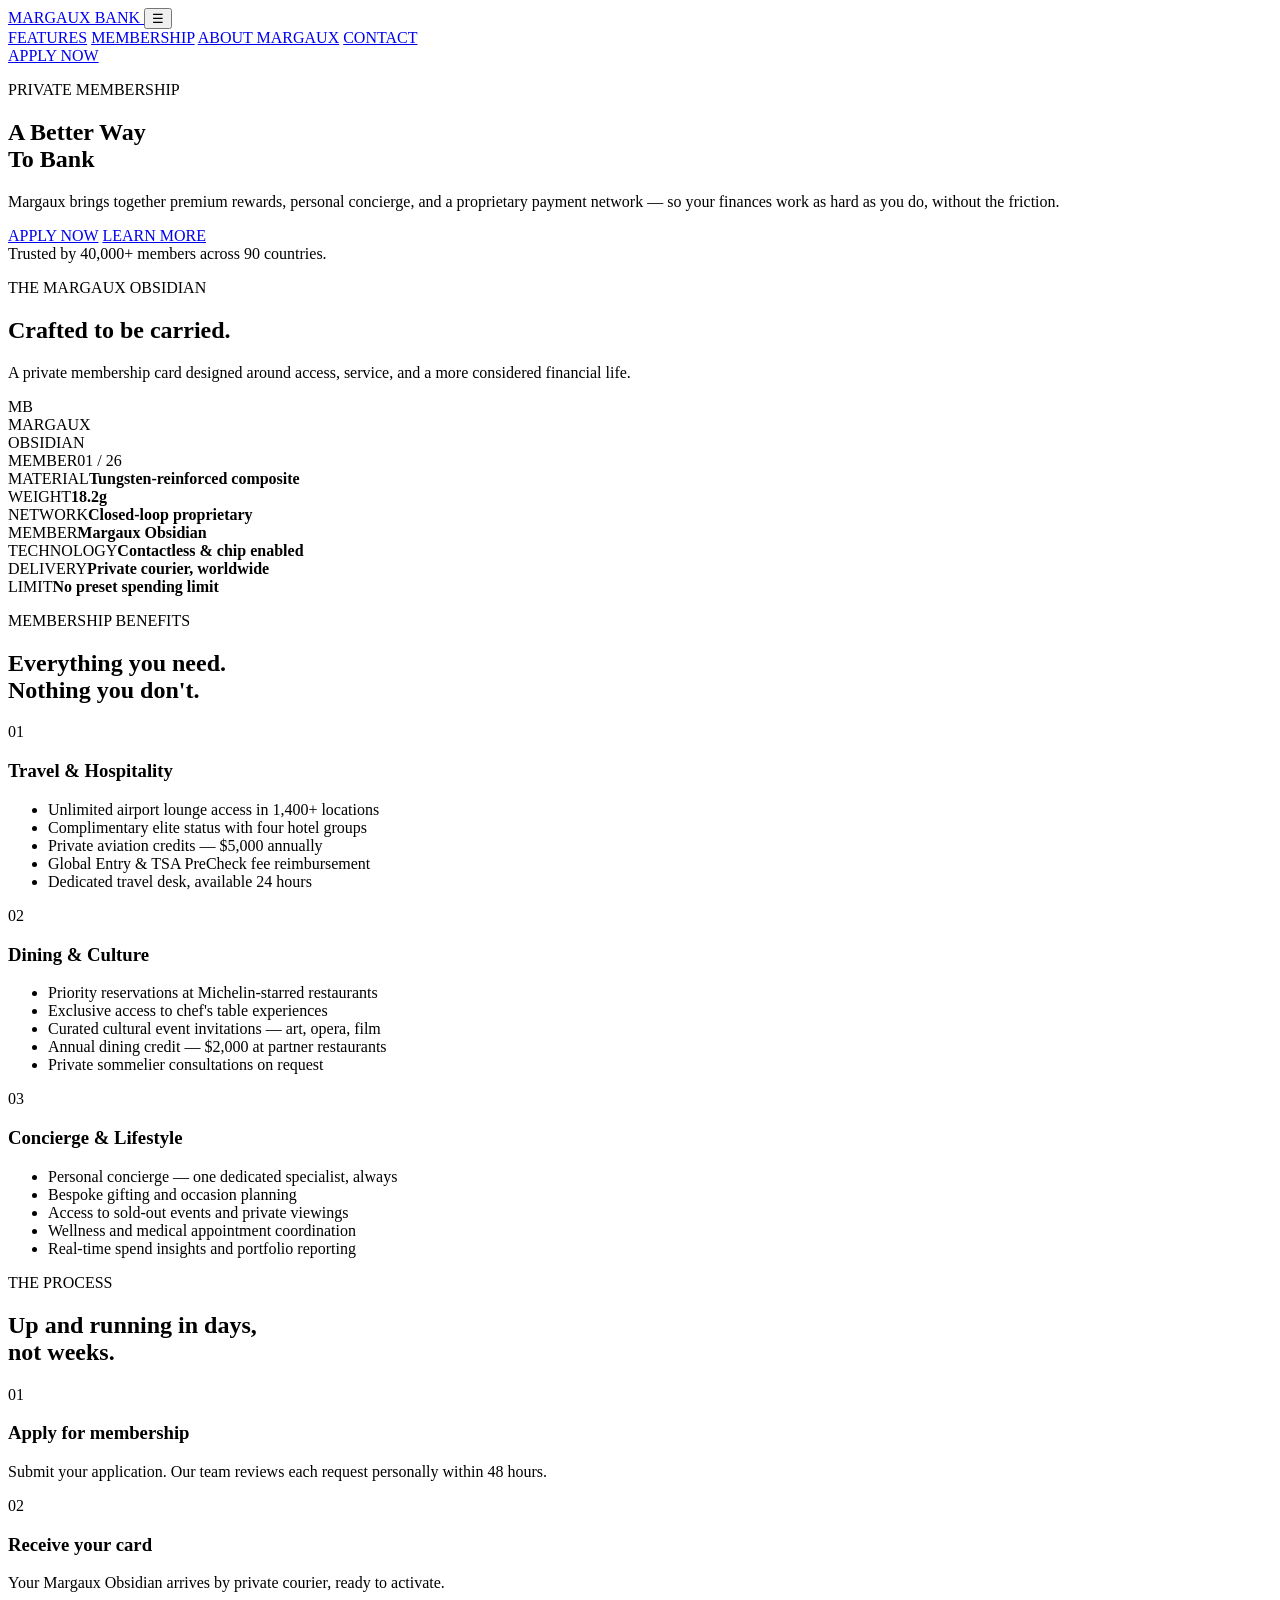
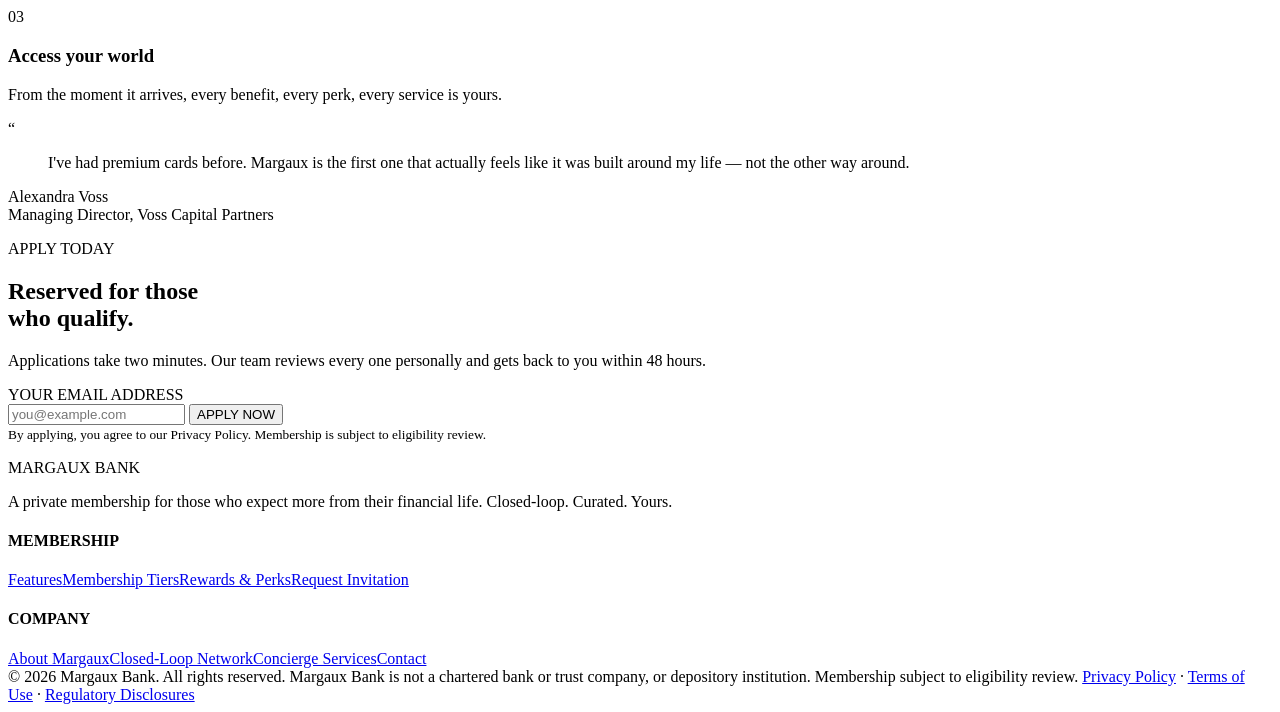
==== index.html @ 55e86cc1 "Add files via upload" ====
<!DOCTYPE html>
<html lang="en">
<head>
  <meta charset="UTF-8" />
  <meta name="viewport" content="width=device-width, initial-scale=1.0" />
  <meta name="description" content="Margaux Bank — a private membership for those who expect more from their financial life." />
  <title>Margaux Bank — Private Membership</title>
  <link rel="preconnect" href="https://fonts.googleapis.com">
  <link rel="preconnect" href="https://fonts.gstatic.com" crossorigin>
  <link href="https://fonts.googleapis.com/css2?family=Cormorant+Garamond:wght@500;600;700&family=Inter:wght@400;500;600&display=swap" rel="stylesheet">
  <link rel="stylesheet" href="style.css" />
</head>
<body>
  <header class="site-header">
    <a class="brand" href="#top" aria-label="Margaux Bank home">
      <span class="brand-mark" aria-hidden="true">
        <span class="mark-left"></span><span class="mark-center"></span><span class="mark-right"></span>
        <span class="mark-base"></span>
      </span>
      <span class="brand-name">MARGAUX BANK</span>
    </a>

    <button class="menu-toggle" aria-label="Open navigation" aria-expanded="false">☰</button>

    <nav class="nav">
      <a href="#benefits">FEATURES</a>
      <a href="#membership">MEMBERSHIP</a>
      <a href="#about">ABOUT MARGAUX</a>
      <a href="#apply">CONTACT</a>
    </nav>

    <a class="nav-cta" href="#apply">APPLY NOW</a>
  </header>

  <main id="top">
    <section class="hero">
      <div class="hero-copy">
        <p class="eyebrow">PRIVATE MEMBERSHIP</p>
        <h1>A Better Way<br>To Bank</h1>
        <p class="hero-text">Margaux brings together premium rewards, personal concierge, and a proprietary payment network — so your finances work as hard as you do, without the friction.</p>
        <div class="hero-actions">
          <a class="button button-primary" href="#apply">APPLY NOW</a>
          <a class="button button-outline" href="#benefits">LEARN MORE</a>
        </div>
        <div class="trust"><span></span>Trusted by 40,000+ members across 90 countries.</div>
      </div>
      <div class="hero-art" aria-hidden="true">
        <div class="wave wave-a"></div>
        <div class="wave wave-b"></div>
        <div class="wave wave-c"></div>
      </div>
    </section>

    <section class="card-section" id="membership">
      <div class="card-copy">
        <p class="eyebrow">THE MARGAUX OBSIDIAN</p>
        <h2>Crafted to be carried.</h2>
        <p class="muted">A private membership card designed around access, service, and a more considered financial life.</p>
      </div>
      <div class="card-visual">
        <div class="obsidian-card">
          <div class="card-logo">MB</div>
          <div class="card-chip"></div>
          <div class="card-number">MARGAUX<br>OBSIDIAN</div>
          <div class="card-footer"><span>MEMBER</span><span>01 / 26</span></div>
        </div>
      </div>
      <div class="specs">
        <div><span>MATERIAL</span><strong>Tungsten-reinforced composite</strong></div>
        <div><span>WEIGHT</span><strong>18.2g</strong></div>
        <div><span>NETWORK</span><strong>Closed-loop proprietary</strong></div>
        <div><span>MEMBER</span><strong>Margaux Obsidian</strong></div>
        <div><span>TECHNOLOGY</span><strong>Contactless &amp; chip enabled</strong></div>
        <div><span>DELIVERY</span><strong>Private courier, worldwide</strong></div>
        <div><span>LIMIT</span><strong>No preset spending limit</strong></div>
      </div>
    </section>

    <section class="benefits section" id="benefits">
      <div class="section-intro">
        <p class="eyebrow">MEMBERSHIP BENEFITS</p>
        <h2>Everything you need.<br>Nothing you don't.</h2>
      </div>
      <div class="benefit-grid">
        <article>
          <span class="number">01</span>
          <h3>Travel &amp; Hospitality</h3>
          <ul>
            <li>Unlimited airport lounge access in 1,400+ locations</li>
            <li>Complimentary elite status with four hotel groups</li>
            <li>Private aviation credits — $5,000 annually</li>
            <li>Global Entry &amp; TSA PreCheck fee reimbursement</li>
            <li>Dedicated travel desk, available 24 hours</li>
          </ul>
        </article>
        <article>
          <span class="number">02</span>
          <h3>Dining &amp; Culture</h3>
          <ul>
            <li>Priority reservations at Michelin-starred restaurants</li>
            <li>Exclusive access to chef's table experiences</li>
            <li>Curated cultural event invitations — art, opera, film</li>
            <li>Annual dining credit — $2,000 at partner restaurants</li>
            <li>Private sommelier consultations on request</li>
          </ul>
        </article>
        <article>
          <span class="number">03</span>
          <h3>Concierge &amp; Lifestyle</h3>
          <ul>
            <li>Personal concierge — one dedicated specialist, always</li>
            <li>Bespoke gifting and occasion planning</li>
            <li>Access to sold-out events and private viewings</li>
            <li>Wellness and medical appointment coordination</li>
            <li>Real-time spend insights and portfolio reporting</li>
          </ul>
        </article>
      </div>
    </section>

    <section class="process section" id="about">
      <div class="section-intro">
        <p class="eyebrow">THE PROCESS</p>
        <h2>Up and running in days,<br>not weeks.</h2>
      </div>
      <div class="process-grid">
        <article><span>01</span><h3>Apply for membership</h3><p>Submit your application. Our team reviews each request personally within 48 hours.</p></article>
        <article><span>02</span><h3>Receive your card</h3><p>Your Margaux Obsidian arrives by private courier, ready to activate.</p></article>
        <article><span>03</span><h3>Access your world</h3><p>From the moment it arrives, every benefit, every perk, every service is yours.</p></article>
      </div>
    </section>

    <section class="quote">
      <div class="quote-mark">“</div>
      <blockquote>I've had premium cards before. Margaux is the first one that actually feels like it was built around my life — not the other way around.</blockquote>
      <p>Alexandra Voss<br><span>Managing Director, Voss Capital Partners</span></p>
    </section>

    <section class="apply section" id="apply">
      <div>
        <p class="eyebrow">APPLY TODAY</p>
        <h2>Reserved for those<br>who qualify.</h2>
        <p>Applications take two minutes. Our team reviews every one personally and gets back to you within 48 hours.</p>
      </div>
      <form id="apply-form">
        <label for="email">YOUR EMAIL ADDRESS</label>
        <div class="form-row">
          <input id="email" type="email" placeholder="you@example.com" required />
          <button type="submit">APPLY NOW</button>
        </div>
        <small>By applying, you agree to our Privacy Policy. Membership is subject to eligibility review.</small>
        <p class="form-message" aria-live="polite"></p>
      </form>
    </section>
  </main>

  <footer>
    <div class="footer-top">
      <div class="footer-brand">
        <div class="brand-name">MARGAUX BANK</div>
        <p>A private membership for those who expect more from their financial life. Closed-loop. Curated. Yours.</p>
      </div>
      <div><h4>MEMBERSHIP</h4><a href="#benefits">Features</a><a href="#membership">Membership Tiers</a><a href="#benefits">Rewards &amp; Perks</a><a href="#apply">Request Invitation</a></div>
      <div><h4>COMPANY</h4><a href="#about">About Margaux</a><a href="#membership">Closed-Loop Network</a><a href="#apply">Concierge Services</a><a href="#apply">Contact</a></div>
    </div>
    <div class="footer-bottom">
      <span>© 2026 Margaux Bank. All rights reserved.</span>
      <span>Margaux Bank is not a chartered bank or trust company, or depository institution. Membership subject to eligibility review.</span>
      <span><a href="#">Privacy Policy</a> · <a href="#">Terms of Use</a> · <a href="#">Regulatory Disclosures</a></span>
    </div>
  </footer>

  <script src="script.js"></script>
</body>
</html>
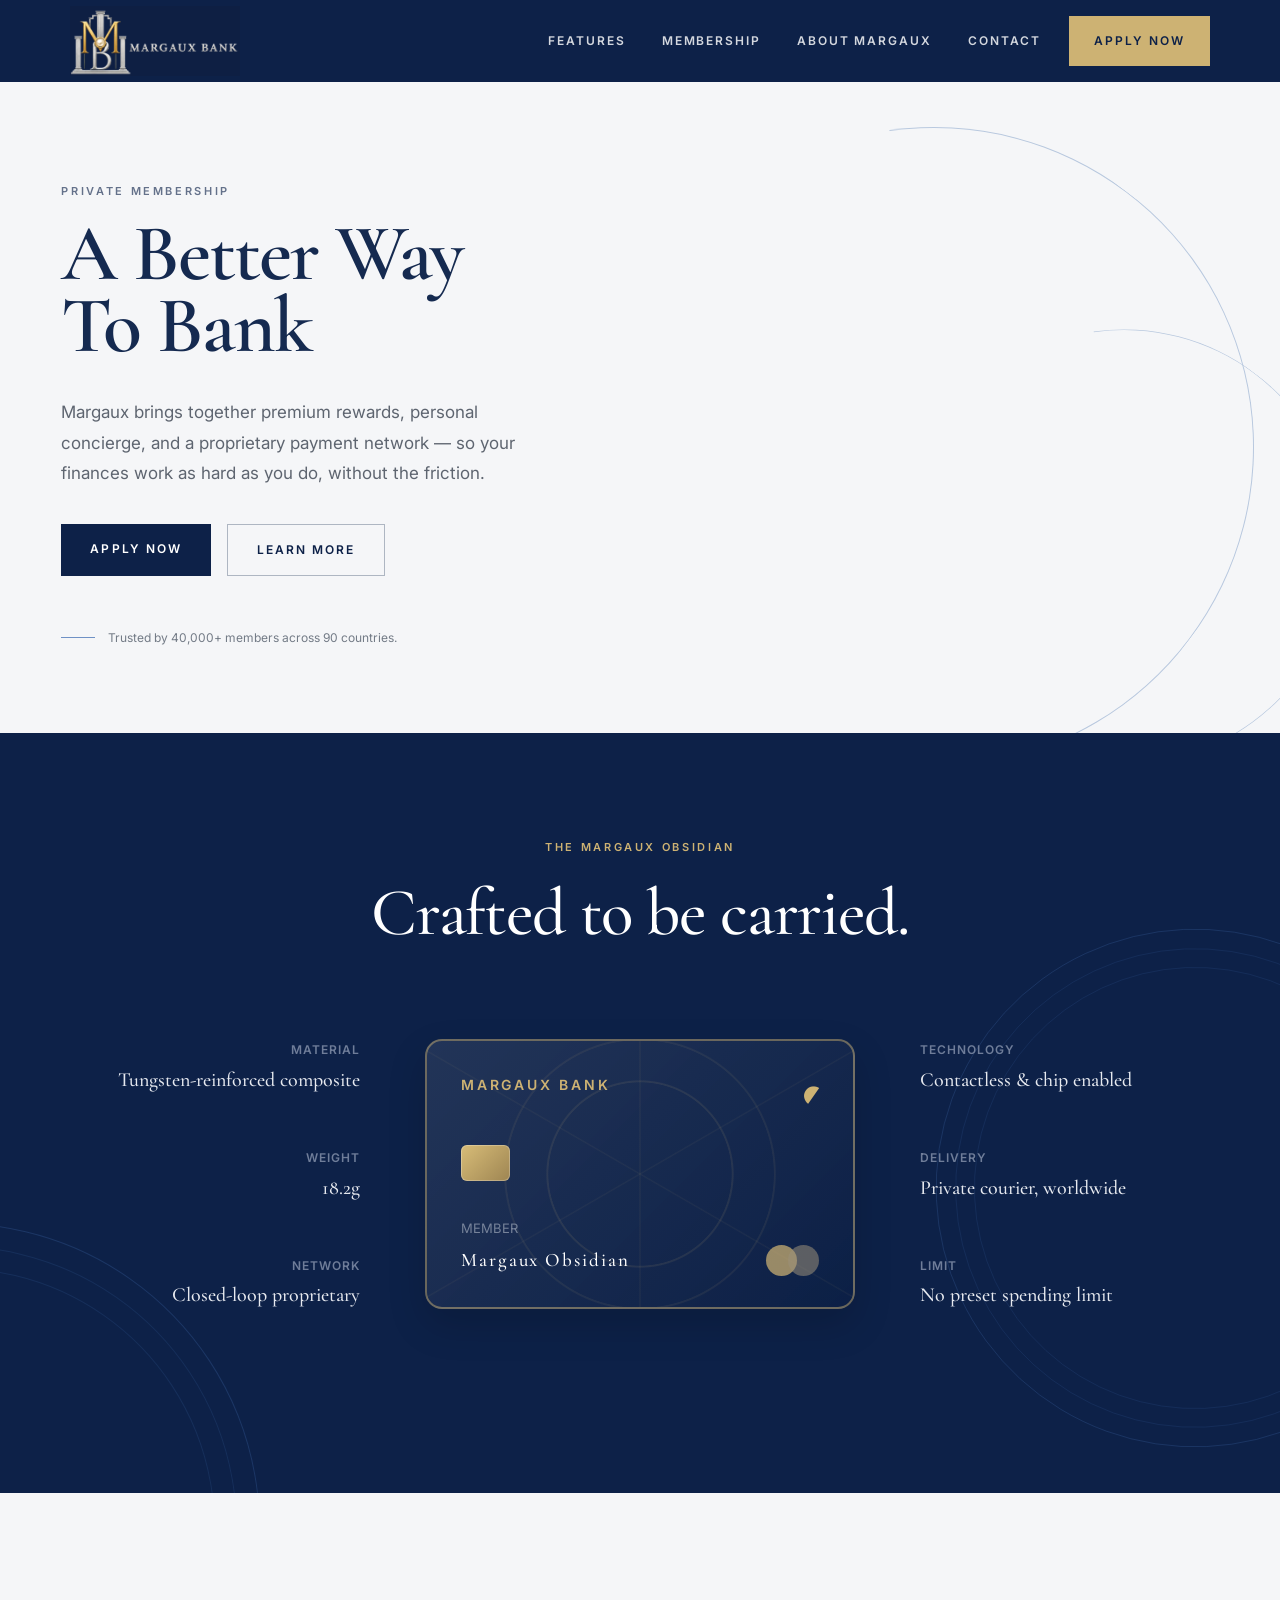
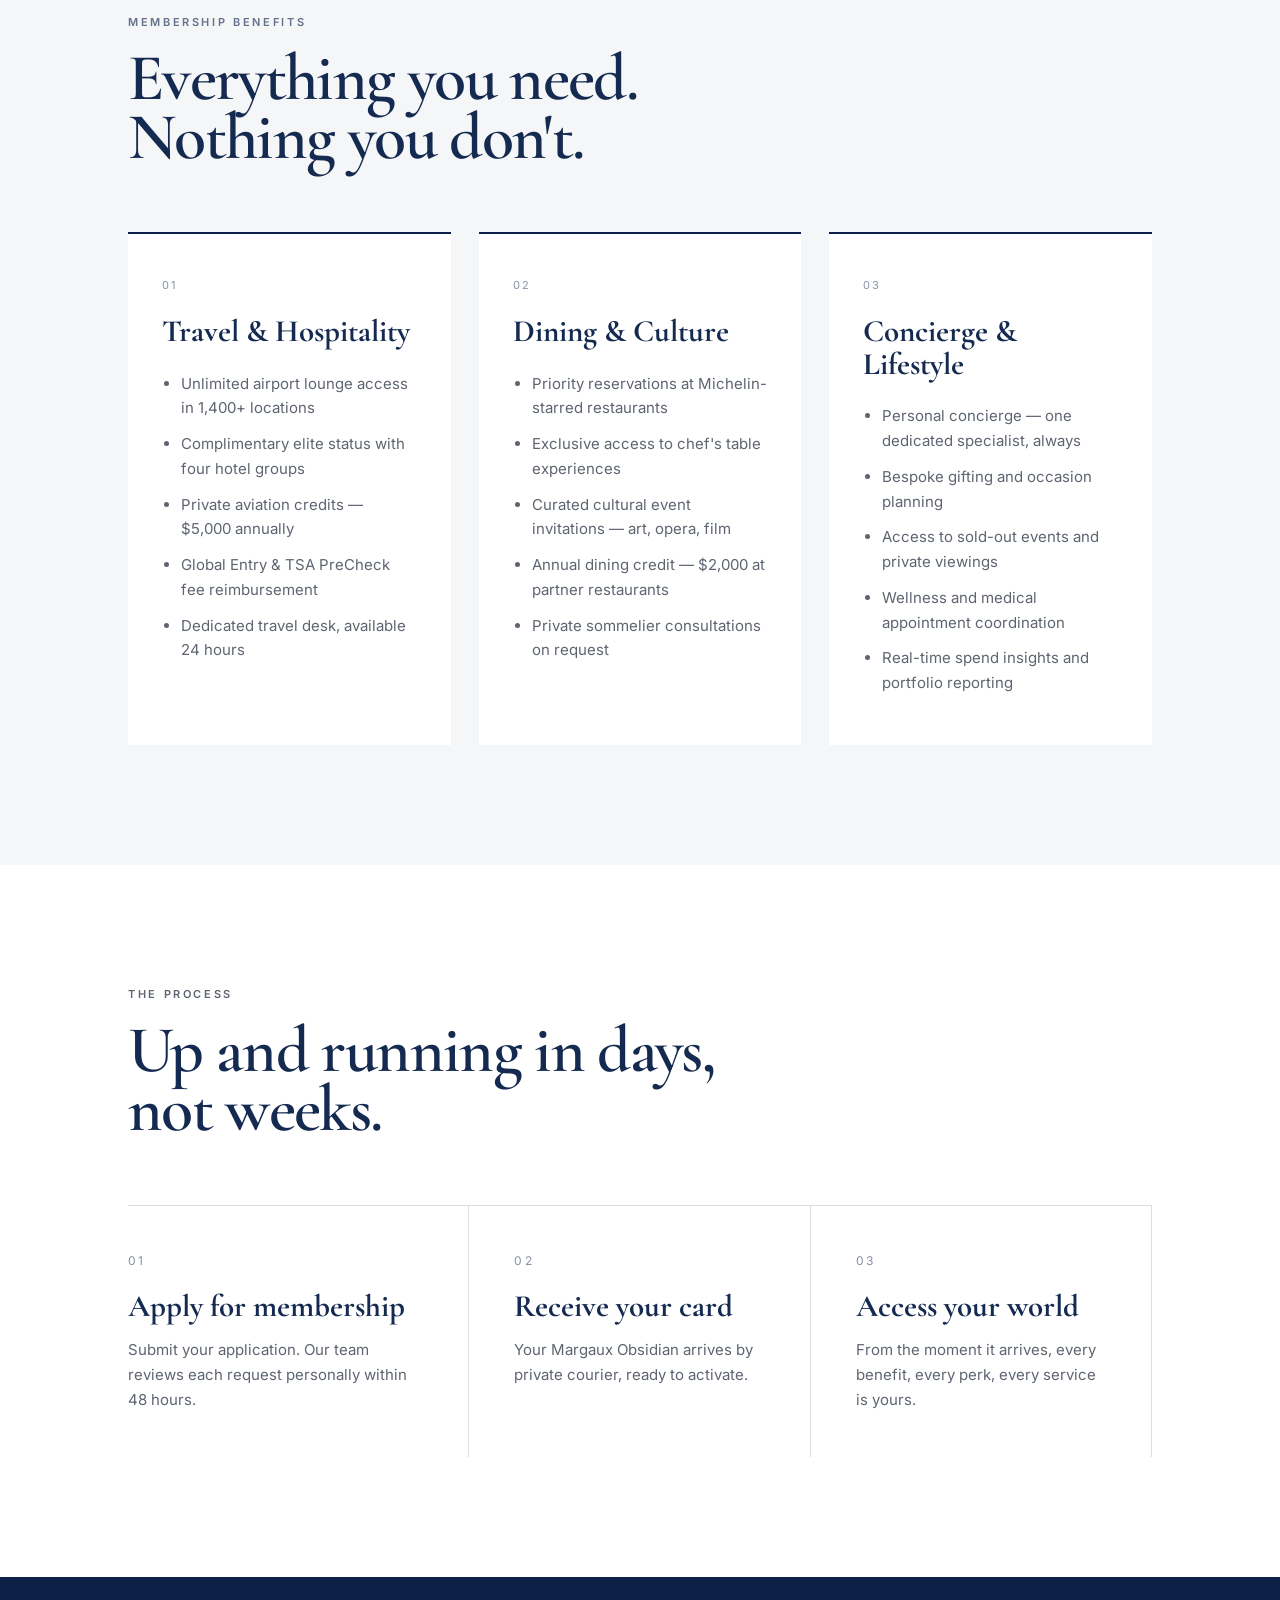
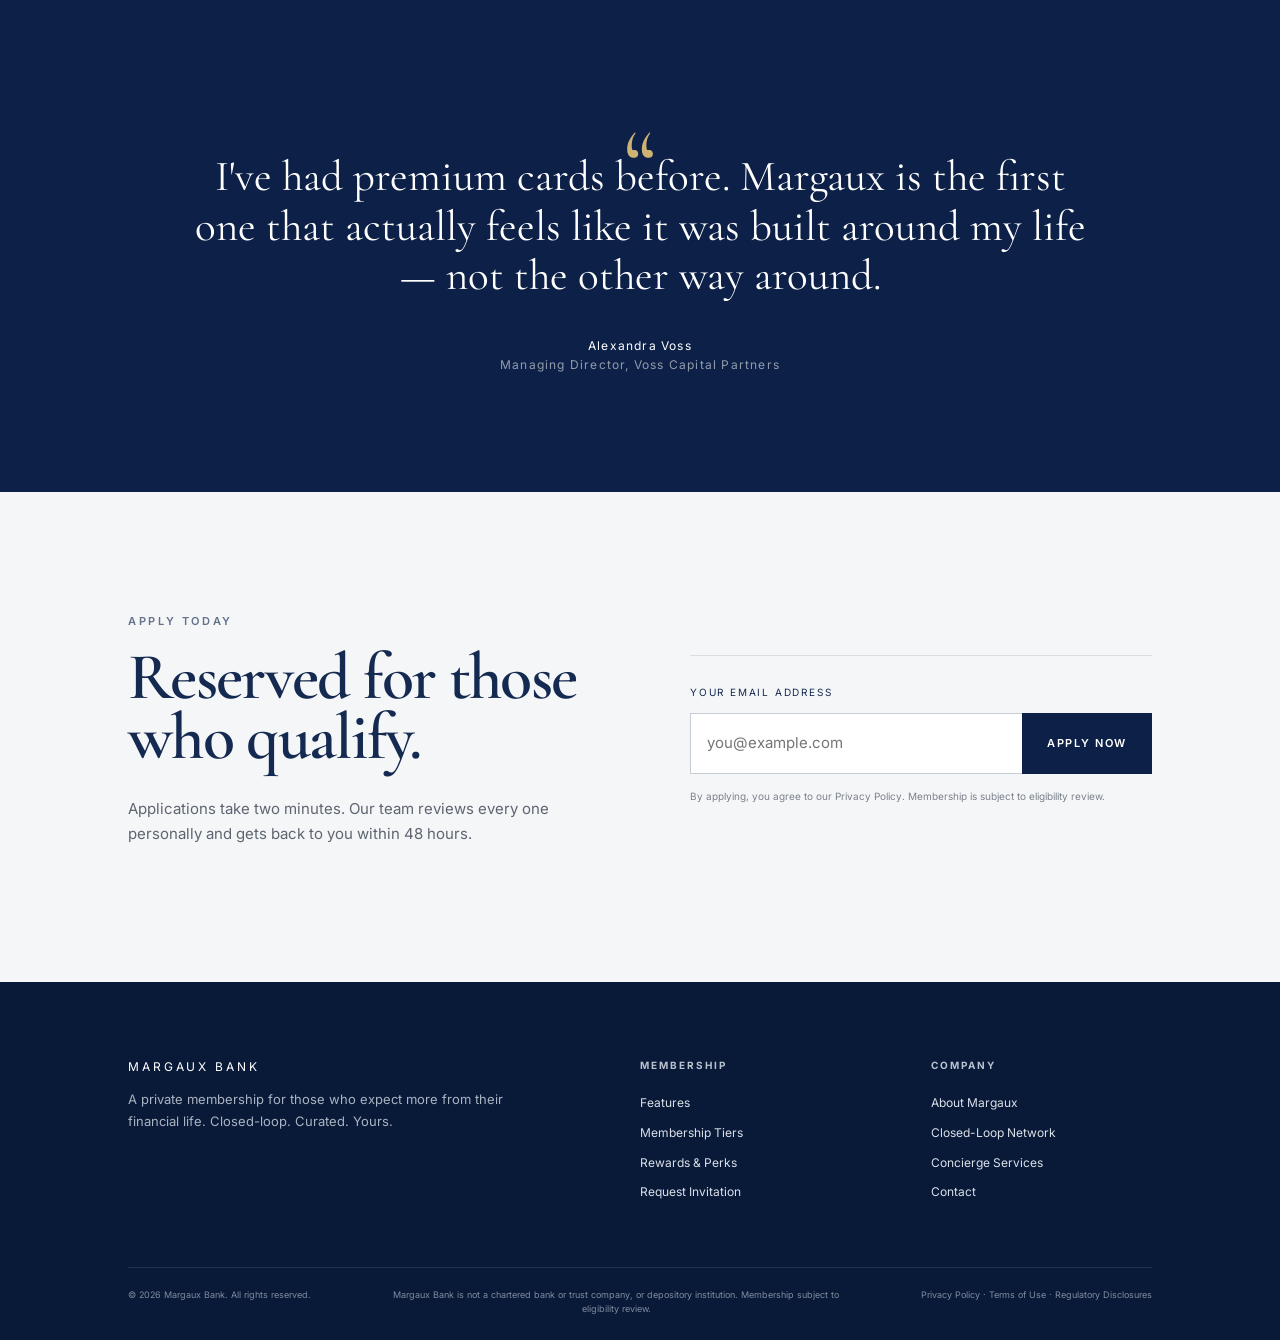
==== commit 05365300: "Add files via upload" ====
--- a/index.html
+++ b/index.html
@@ -13,11 +13,7 @@
 <body>
   <header class="site-header">
     <a class="brand" href="#top" aria-label="Margaux Bank home">
-      <span class="brand-mark" aria-hidden="true">
-        <span class="mark-left"></span><span class="mark-center"></span><span class="mark-right"></span>
-        <span class="mark-base"></span>
-      </span>
-      <span class="brand-name">MARGAUX BANK</span>
+      <img class="brand-logo" src="margaux-logo.png" alt="Margaux Bank">
     </a>
 
     <button class="menu-toggle" aria-label="Open navigation" aria-expanded="false">☰</button>
@@ -52,27 +48,55 @@
     </section>
 
     <section class="card-section" id="membership">
-      <div class="card-copy">
+      <div class="card-wave wave-left" aria-hidden="true"></div>
+      <div class="card-wave wave-right" aria-hidden="true"></div>
+      <div class="card-heading">
         <p class="eyebrow">THE MARGAUX OBSIDIAN</p>
         <h2>Crafted to be carried.</h2>
-        <p class="muted">A private membership card designed around access, service, and a more considered financial life.</p>
       </div>
-      <div class="card-visual">
+
+      <div class="card-layout">
+        <div class="spec-column spec-left">
+          <div class="spec-item">
+            <span>MATERIAL</span>
+            <strong>Tungsten-reinforced composite</strong>
+          </div>
+          <div class="spec-item">
+            <span>WEIGHT</span>
+            <strong>18.2g</strong>
+          </div>
+          <div class="spec-item">
+            <span>NETWORK</span>
+            <strong>Closed-loop proprietary</strong>
+          </div>
+        </div>
+
         <div class="obsidian-card">
-          <div class="card-logo">MB</div>
+          <div class="card-lines" aria-hidden="true"></div>
+          <div class="card-brand">MARGAUX BANK</div>
+          <div class="card-network-mark">◖</div>
           <div class="card-chip"></div>
-          <div class="card-number">MARGAUX<br>OBSIDIAN</div>
-          <div class="card-footer"><span>MEMBER</span><span>01 / 26</span></div>
+          <div class="card-member">
+            <span>MEMBER</span>
+            <strong>Margaux Obsidian</strong>
+          </div>
+          <div class="card-circles" aria-hidden="true"><i></i><i></i></div>
         </div>
-      </div>
-      <div class="specs">
-        <div><span>MATERIAL</span><strong>Tungsten-reinforced composite</strong></div>
-        <div><span>WEIGHT</span><strong>18.2g</strong></div>
-        <div><span>NETWORK</span><strong>Closed-loop proprietary</strong></div>
-        <div><span>MEMBER</span><strong>Margaux Obsidian</strong></div>
-        <div><span>TECHNOLOGY</span><strong>Contactless &amp; chip enabled</strong></div>
-        <div><span>DELIVERY</span><strong>Private courier, worldwide</strong></div>
-        <div><span>LIMIT</span><strong>No preset spending limit</strong></div>
+
+        <div class="spec-column spec-right">
+          <div class="spec-item">
+            <span>TECHNOLOGY</span>
+            <strong>Contactless &amp; chip enabled</strong>
+          </div>
+          <div class="spec-item">
+            <span>DELIVERY</span>
+            <strong>Private courier, worldwide</strong>
+          </div>
+          <div class="spec-item">
+            <span>LIMIT</span>
+            <strong>No preset spending limit</strong>
+          </div>
+        </div>
       </div>
     </section>
 
--- a/style.css
+++ b/style.css
@@ -0,0 +1,206 @@
+:root{
+  --navy:#0d2148;
+  --navy-2:#101f43;
+  --gold:#cdb273;
+  --ink:#152a50;
+  --text:#5e6570;
+  --line:#d9dde4;
+  --paper:#f5f6f8;
+  --white:#fff;
+  --serif:"Cormorant Garamond", Georgia, serif;
+  --sans:"Inter", Arial, sans-serif;
+}
+*{box-sizing:border-box}
+html{scroll-behavior:smooth}
+body{margin:0;color:var(--ink);background:var(--white);font-family:var(--sans);font-size:15px;line-height:1.65}
+a{text-decoration:none;color:inherit}
+.site-header{height:82px;background:var(--navy);color:#fff;display:flex;align-items:center;padding:0 5.5%;gap:28px;position:sticky;top:0;z-index:20}
+.brand{display:flex;align-items:center;gap:12px;margin-right:auto}
+.brand-logo{width:245px;height:auto;display:block;max-height:70px;object-fit:contain;object-position:left center}
+.brand-name{font-size:12px;letter-spacing:.24em;white-space:nowrap}
+.nav{display:flex;gap:36px;align-items:center}
+.nav a,.nav-cta{font-size:12px;letter-spacing:.16em;font-weight:600}
+.nav a{opacity:.82}
+.nav a:hover{opacity:1}
+.nav-cta{background:var(--gold);color:var(--navy);padding:15px 25px}
+.menu-toggle{display:none;background:none;border:0;color:#fff;font-size:24px}
+.hero{min-height:615px;background:var(--paper);display:grid;grid-template-columns:48% 52%;position:relative;overflow:hidden}
+.hero-copy{padding:100px 8% 85px 10%;position:relative;z-index:2}
+.eyebrow{font-size:11px;letter-spacing:.24em;font-weight:600;color:#64718a;margin:0 0 18px}
+.hero h1,.section h2,.card-section h2,.apply h2{font-family:var(--serif);font-weight:600;line-height:.9;letter-spacing:-.025em;margin:0;color:var(--ink)}
+.hero h1{font-size:80px}
+.hero-text{max-width:590px;color:var(--text);font-size:17px;line-height:1.8;margin:35px 0}
+.hero-actions{display:flex;gap:16px}
+.button{display:inline-block;padding:15px 29px;font-size:12px;letter-spacing:.17em;font-weight:600}
+.button-primary{background:var(--navy);color:#fff}
+.button-outline{border:1px solid #aeb6c2;color:var(--navy)}
+.trust{margin-top:52px;color:#737b86;font-size:12px;display:flex;align-items:center;gap:13px}
+.trust span{width:34px;height:1px;background:#6f91c5}
+.hero-art{position:relative;min-height:615px}
+.wave{position:absolute;width:640px;height:640px;border:1px solid #b9c9df;border-left-color:transparent;border-bottom-color:transparent;border-radius:50%;transform:rotate(37deg)}
+.wave-a{top:45px;left:0}
+.wave-b{top:145px;left:190px;transform:rotate(37deg) scale(.68)}
+.wave-c{top:-35px;left:390px;transform:rotate(37deg) scale(.48)}
+.specs span{display:block;font-size:10px;letter-spacing:.17em;color:#7a8290;margin-bottom:8px}
+.specs strong{font-size:13px;font-weight:500}
+
+.card-section{
+  min-height:760px;
+  padding:105px 7% 100px;
+  background:var(--navy);
+  color:#fff;
+  position:relative;
+  overflow:hidden;
+}
+.card-heading{text-align:center;position:relative;z-index:3;margin-bottom:95px}
+.card-heading .eyebrow{color:var(--gold);margin-bottom:25px}
+.card-heading h2{font-family:var(--serif);font-weight:500;font-size:67px;line-height:.95;letter-spacing:-.02em;margin:0;color:#fff}
+.card-layout{
+  position:relative;
+  z-index:3;
+  max-width:1160px;
+  margin:0 auto;
+  display:grid;
+  grid-template-columns:1fr 430px 1fr;
+  align-items:center;
+  gap:65px;
+}
+.spec-column{display:flex;flex-direction:column;gap:55px}
+.spec-item span{display:block;color:#6f7d99;font-size:12px;letter-spacing:.08em;font-weight:600;margin-bottom:8px}
+.spec-item strong{display:block;font-family:var(--serif);font-weight:500;color:#e6e9ef;font-size:20px;line-height:1.25}
+.spec-left{text-align:right}
+.spec-right{text-align:left}
+.obsidian-card{
+  width:430px;
+  height:270px;
+  border:2px solid rgba(205,178,115,.48);
+  border-radius:17px;
+  background:linear-gradient(135deg,rgba(255,255,255,.09),rgba(10,28,64,.25));
+  box-shadow:0 16px 38px rgba(0,0,0,.16);
+  position:relative;
+  overflow:hidden;
+  color:#fff;
+}
+.card-lines{
+  position:absolute;
+  inset:-20%;
+  background:
+    radial-gradient(circle at 50% 50%, transparent 0 26%, rgba(205,178,115,.10) 26.2% 26.5%, transparent 26.8% 38%, rgba(205,178,115,.08) 38.2% 38.5%, transparent 38.8%),
+    linear-gradient(90deg,transparent 49.8%,rgba(205,178,115,.08) 50%,transparent 50.2%),
+    linear-gradient(30deg,transparent 49.8%,rgba(205,178,115,.06) 50%,transparent 50.2%),
+    linear-gradient(-30deg,transparent 49.8%,rgba(205,178,115,.06) 50%,transparent 50.2%);
+}
+.card-brand{
+  position:absolute;left:34px;top:32px;
+  color:var(--gold);font-size:14px;letter-spacing:.2em;font-weight:600;
+}
+.card-network-mark{position:absolute;right:35px;top:30px;color:var(--gold);font-size:25px;transform:rotate(35deg)}
+.card-chip{
+  position:absolute;left:34px;top:104px;width:49px;height:36px;border-radius:6px;
+  background:linear-gradient(135deg,#d8bd78,#9e8552);
+  box-shadow:inset 0 0 0 1px rgba(255,255,255,.25);
+}
+.card-member{position:absolute;left:34px;bottom:32px}
+.card-member span{display:block;color:#77839a;font-size:13px;margin-bottom:5px}
+.card-member strong{font-family:var(--serif);font-weight:500;font-size:19px;letter-spacing:.1em}
+.card-circles{position:absolute;right:34px;bottom:31px;display:flex}
+.card-circles i{display:block;width:31px;height:31px;border-radius:50%;background:rgba(205,178,115,.72)}
+.card-circles i+ i{margin-left:-9px;background:rgba(155,145,123,.55)}
+.card-wave{
+  position:absolute;width:610px;height:610px;border:1px solid rgba(67,112,176,.27);border-radius:50%;
+  pointer-events:none;
+}
+.card-wave:before,.card-wave:after{
+  content:"";position:absolute;inset:22px;border:1px solid rgba(67,112,176,.17);border-radius:50%;
+}
+.card-wave:after{inset:44px}
+.wave-left{left:-350px;bottom:-340px;transform:rotate(35deg)}
+.wave-right{right:-220px;top:150px;transform:rotate(-25deg) scale(.85)}
+.section{padding:120px 10%}
+.benefits{background:var(--paper)}
+.section h2{font-size:66px}
+.section-intro{margin-bottom:65px}
+.benefit-grid{display:grid;grid-template-columns:repeat(3,1fr);gap:28px}
+.benefit-grid article{background:#fff;padding:38px 34px;min-height:380px;border-top:2px solid var(--navy)}
+.number{font-size:11px;letter-spacing:.18em;color:#8994a7}
+.benefit-grid h3,.process h3{font-family:var(--serif);font-size:31px;line-height:1.05;margin:18px 0 24px}
+ul{padding-left:19px;margin:0;color:var(--text)}
+li{margin:11px 0}
+.process{background:#fff}
+.process-grid{display:grid;grid-template-columns:repeat(3,1fr);gap:0;border-top:1px solid var(--line)}
+.process-grid article{padding:42px 45px 30px 0;border-right:1px solid var(--line)}
+.process-grid article+article{padding-left:45px}
+.process-grid span{font-size:12px;letter-spacing:.2em;color:#8791a3}
+.process h3{margin-bottom:14px}
+.process p{color:var(--text);max-width:320px}
+.quote{background:var(--navy);color:#fff;text-align:center;padding:105px 15%;position:relative}
+.quote-mark{font-family:var(--serif);font-size:100px;color:var(--gold);height:55px}
+blockquote{font-family:var(--serif);font-size:43px;line-height:1.15;max-width:900px;margin:15px auto 35px}
+.quote p{font-size:12px;letter-spacing:.1em}
+.quote p span{opacity:.55}
+.apply{background:var(--paper);display:grid;grid-template-columns:1fr 1fr;gap:100px;align-items:center}
+.apply>div>p:last-child{color:var(--text);max-width:470px;margin-top:30px}
+.apply form{border-top:1px solid var(--line);padding-top:28px}
+.apply label{font-size:10px;letter-spacing:.18em;display:block;margin-bottom:12px}
+.form-row{display:flex}
+.form-row input{flex:1;border:1px solid #c8cdd5;border-right:0;padding:17px 16px;font:inherit;background:#fff;outline:none}
+.form-row button{border:0;background:var(--navy);color:#fff;padding:0 25px;font:600 11px var(--sans);letter-spacing:.15em;cursor:pointer}
+form small{display:block;color:#7b818b;font-size:10px;margin-top:14px}
+.form-message{font-size:12px;margin-top:14px}
+footer{background:#091a39;color:#fff;padding:75px 10% 25px}
+.footer-top{display:grid;grid-template-columns:2fr 1fr 1fr;gap:70px;padding-bottom:55px}
+.footer-brand p{max-width:390px;color:#aab3c1;font-size:13px}
+footer h4{font-size:10px;letter-spacing:.2em;color:#b9c2cf;margin:0 0 20px}
+footer .footer-top a{display:block;color:#dbe0e8;font-size:12px;margin:10px 0}
+.footer-bottom{border-top:1px solid #ffffff1a;padding-top:20px;display:flex;justify-content:space-between;gap:20px;color:#7f8b9f;font-size:9px;line-height:1.5}
+.footer-bottom span:nth-child(2){max-width:460px;text-align:center}
+@media(max-width:900px){
+  .site-header{padding:0 5%}
+  .nav{display:none;position:absolute;top:82px;left:0;right:0;background:var(--navy);padding:22px 5%;flex-direction:column;align-items:flex-start}
+  .nav.open{display:flex}
+  .menu-toggle{display:block}
+  .nav-cta{display:none}
+  .hero{grid-template-columns:1fr}
+  .hero-copy{padding:80px 8%}
+  .hero h1{font-size:65px}
+  .hero-art{min-height:340px}
+  .card-section,.apply{grid-template-columns:1fr;padding:85px 8%}
+  .specs{grid-template-columns:repeat(2,1fr)}
+  .benefit-grid,.process-grid{grid-template-columns:1fr}
+  .process-grid article,.process-grid article+article{padding:32px 0;border-right:0;border-bottom:1px solid var(--line)}
+  .quote{padding:85px 8%}
+  blockquote{font-size:34px}
+  .footer-top{grid-template-columns:1fr 1fr}
+  .footer-brand{grid-column:1/-1}
+  .footer-bottom{flex-direction:column}
+  .footer-bottom span:nth-child(2){text-align:left}
+}
+@media(max-width:600px){
+  .brand-name{font-size:10px}
+  .hero h1{font-size:55px}
+  .hero-text{font-size:15px}
+  .section h2,.card-copy h2,.apply h2{font-size:48px}
+  .hero-art{min-height:250px}
+  .wave{width:440px;height:440px}
+  .specs{grid-template-columns:1fr}
+  .form-row{flex-direction:column;gap:10px}
+  .form-row input{border-right:1px solid #c8cdd5}
+  .form-row button{height:50px}
+  .footer-top{grid-template-columns:1fr}
+}
+
+@media(max-width:1100px){
+  .card-layout{grid-template-columns:1fr;max-width:700px;gap:45px}
+  .spec-left,.spec-right{text-align:center}
+  .spec-column{display:grid;grid-template-columns:repeat(3,1fr);gap:25px}
+  .obsidian-card{margin:0 auto}
+}
+@media(max-width:600px){
+  .brand-logo{width:190px;max-height:55px}
+  .card-section{padding:75px 6% 85px;min-height:0}
+  .card-heading{margin-bottom:60px}
+  .card-heading h2{font-size:48px}
+  .obsidian-card{width:100%;height:auto;aspect-ratio:1.59}
+  .spec-column{display:flex;gap:30px}
+  .spec-item strong{font-size:18px}
+}
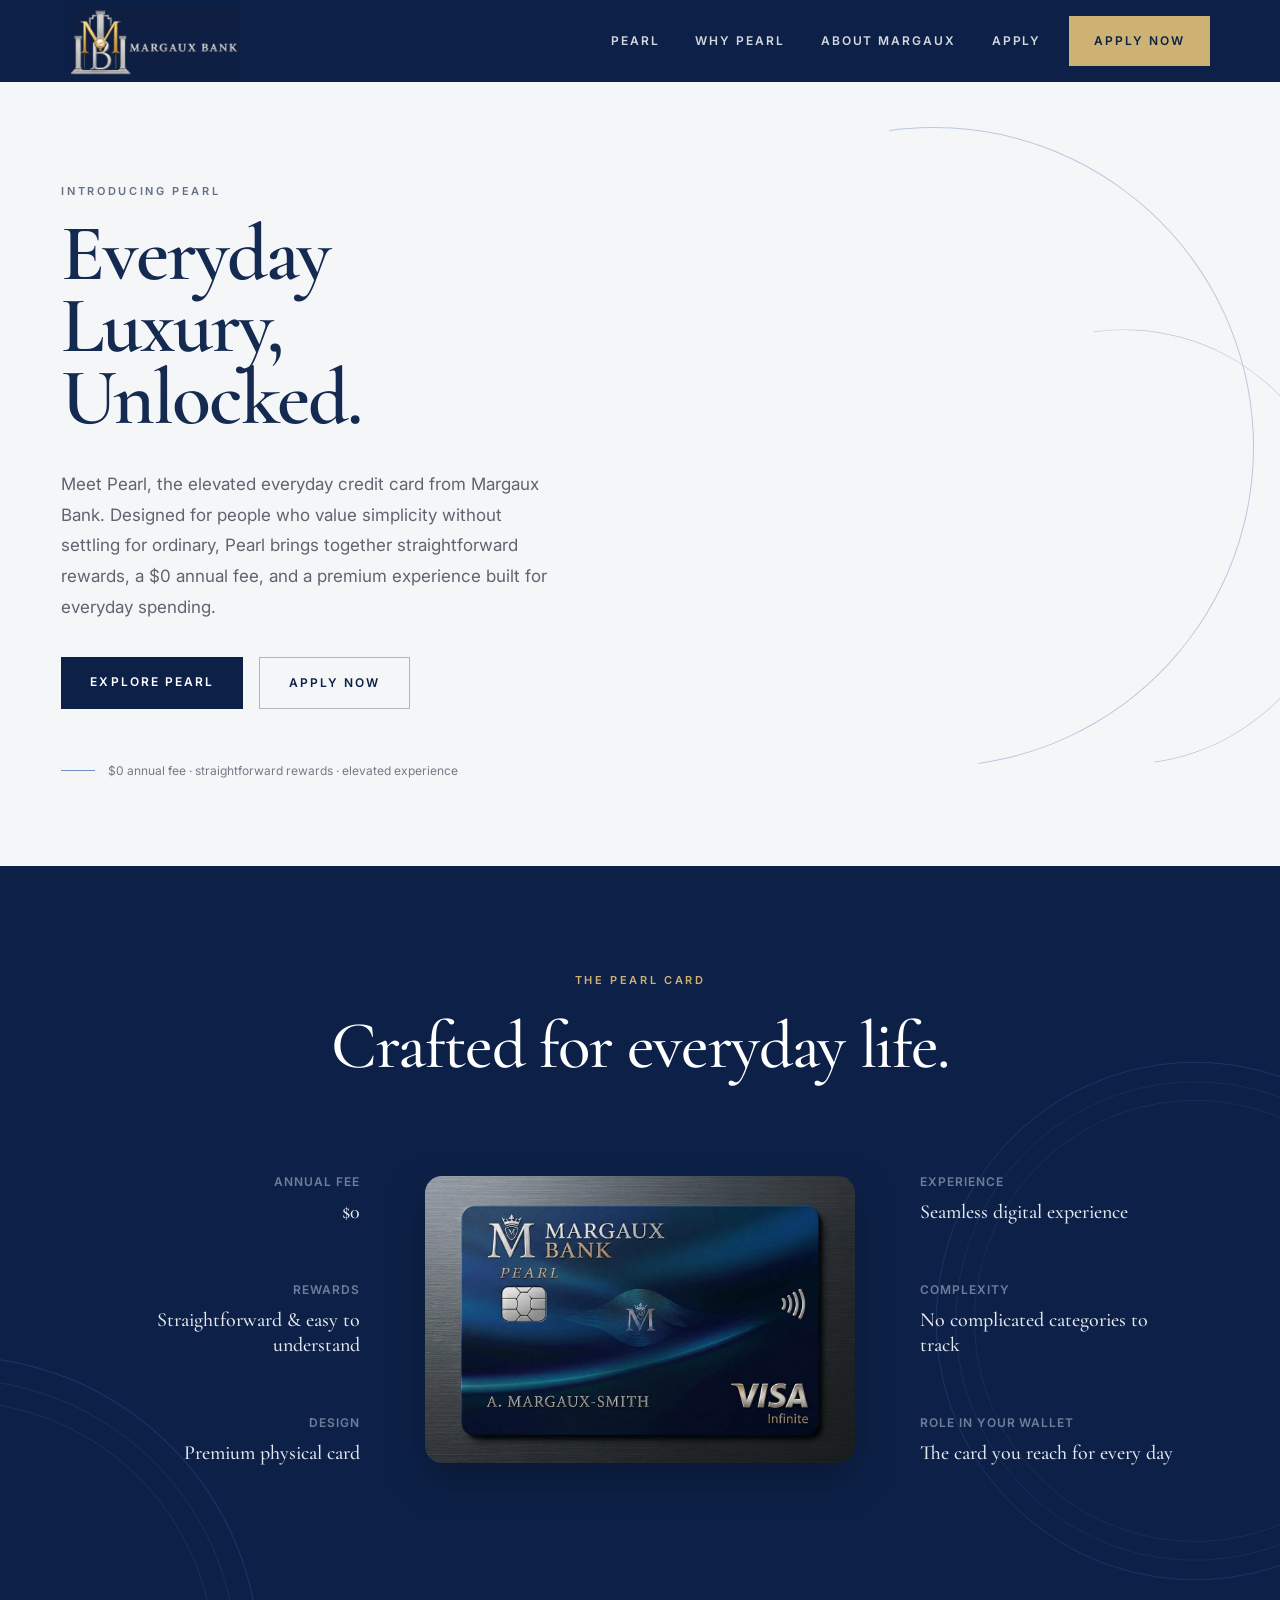
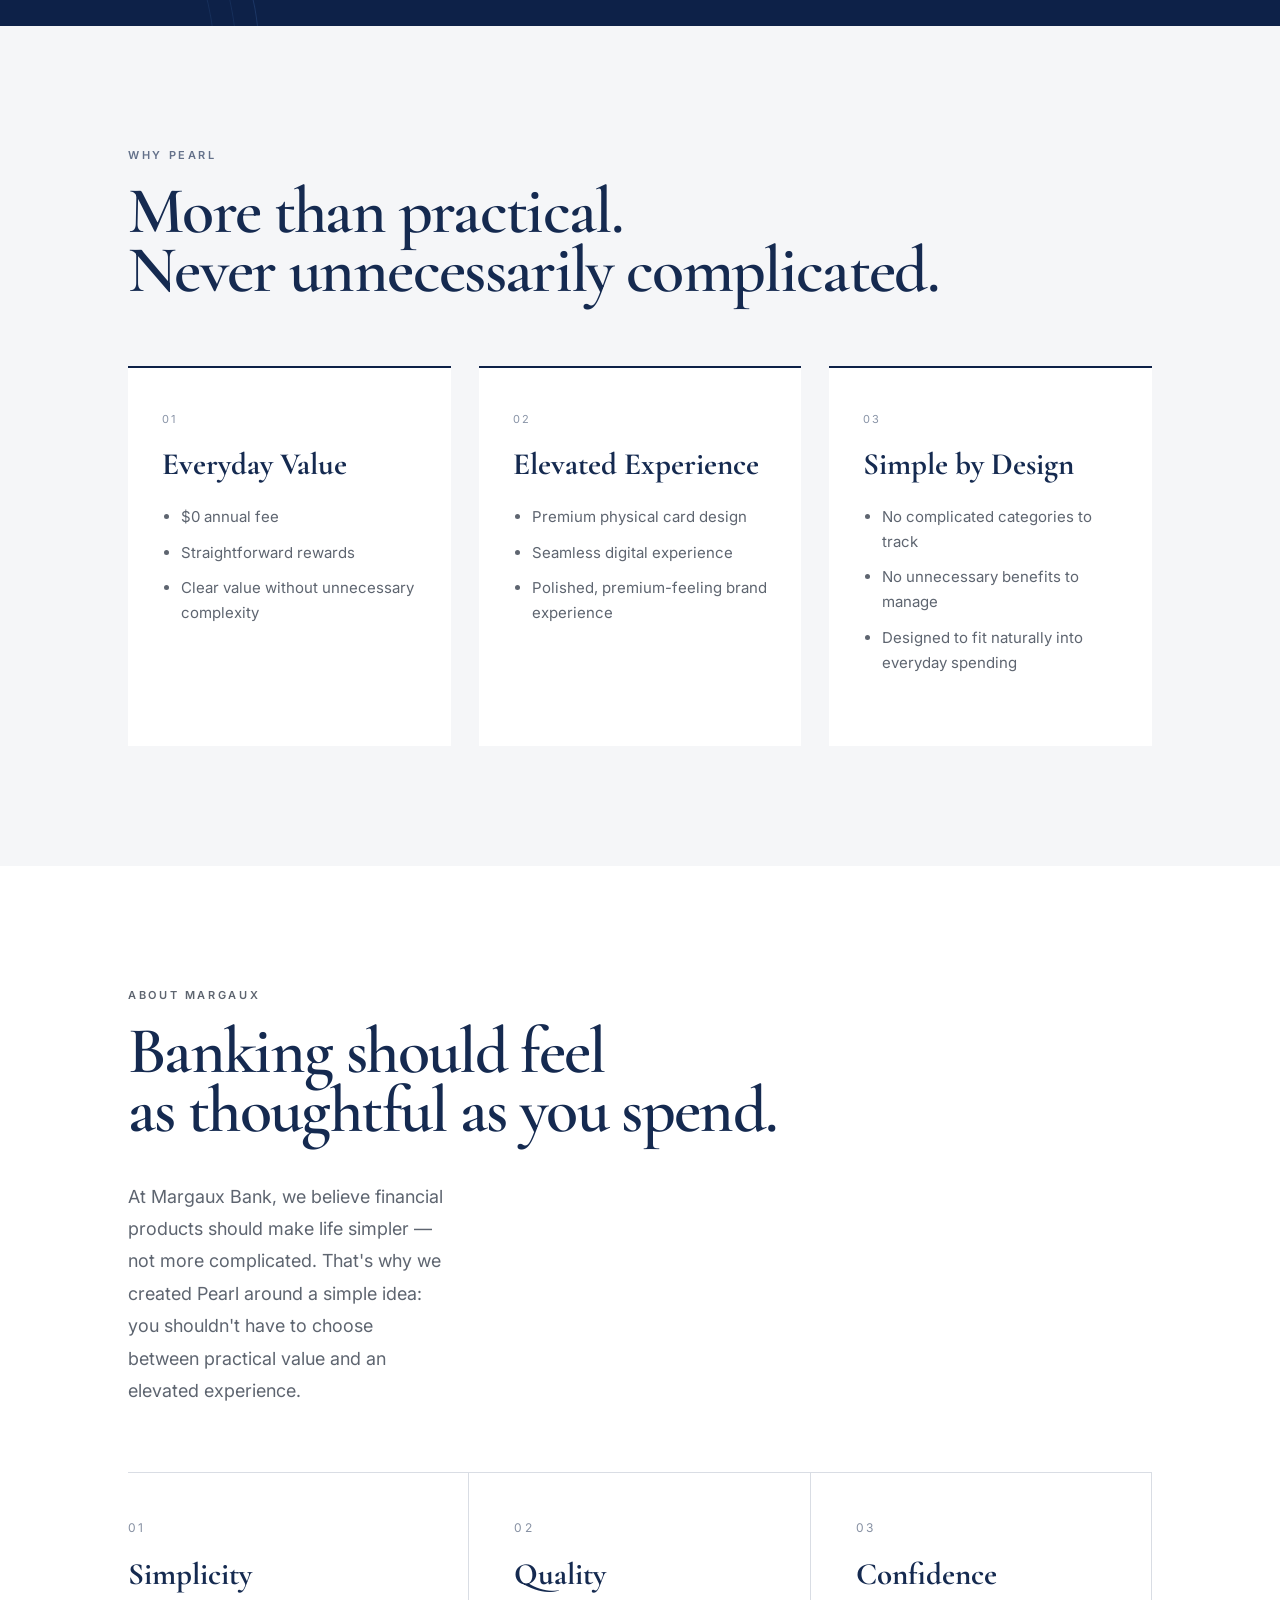
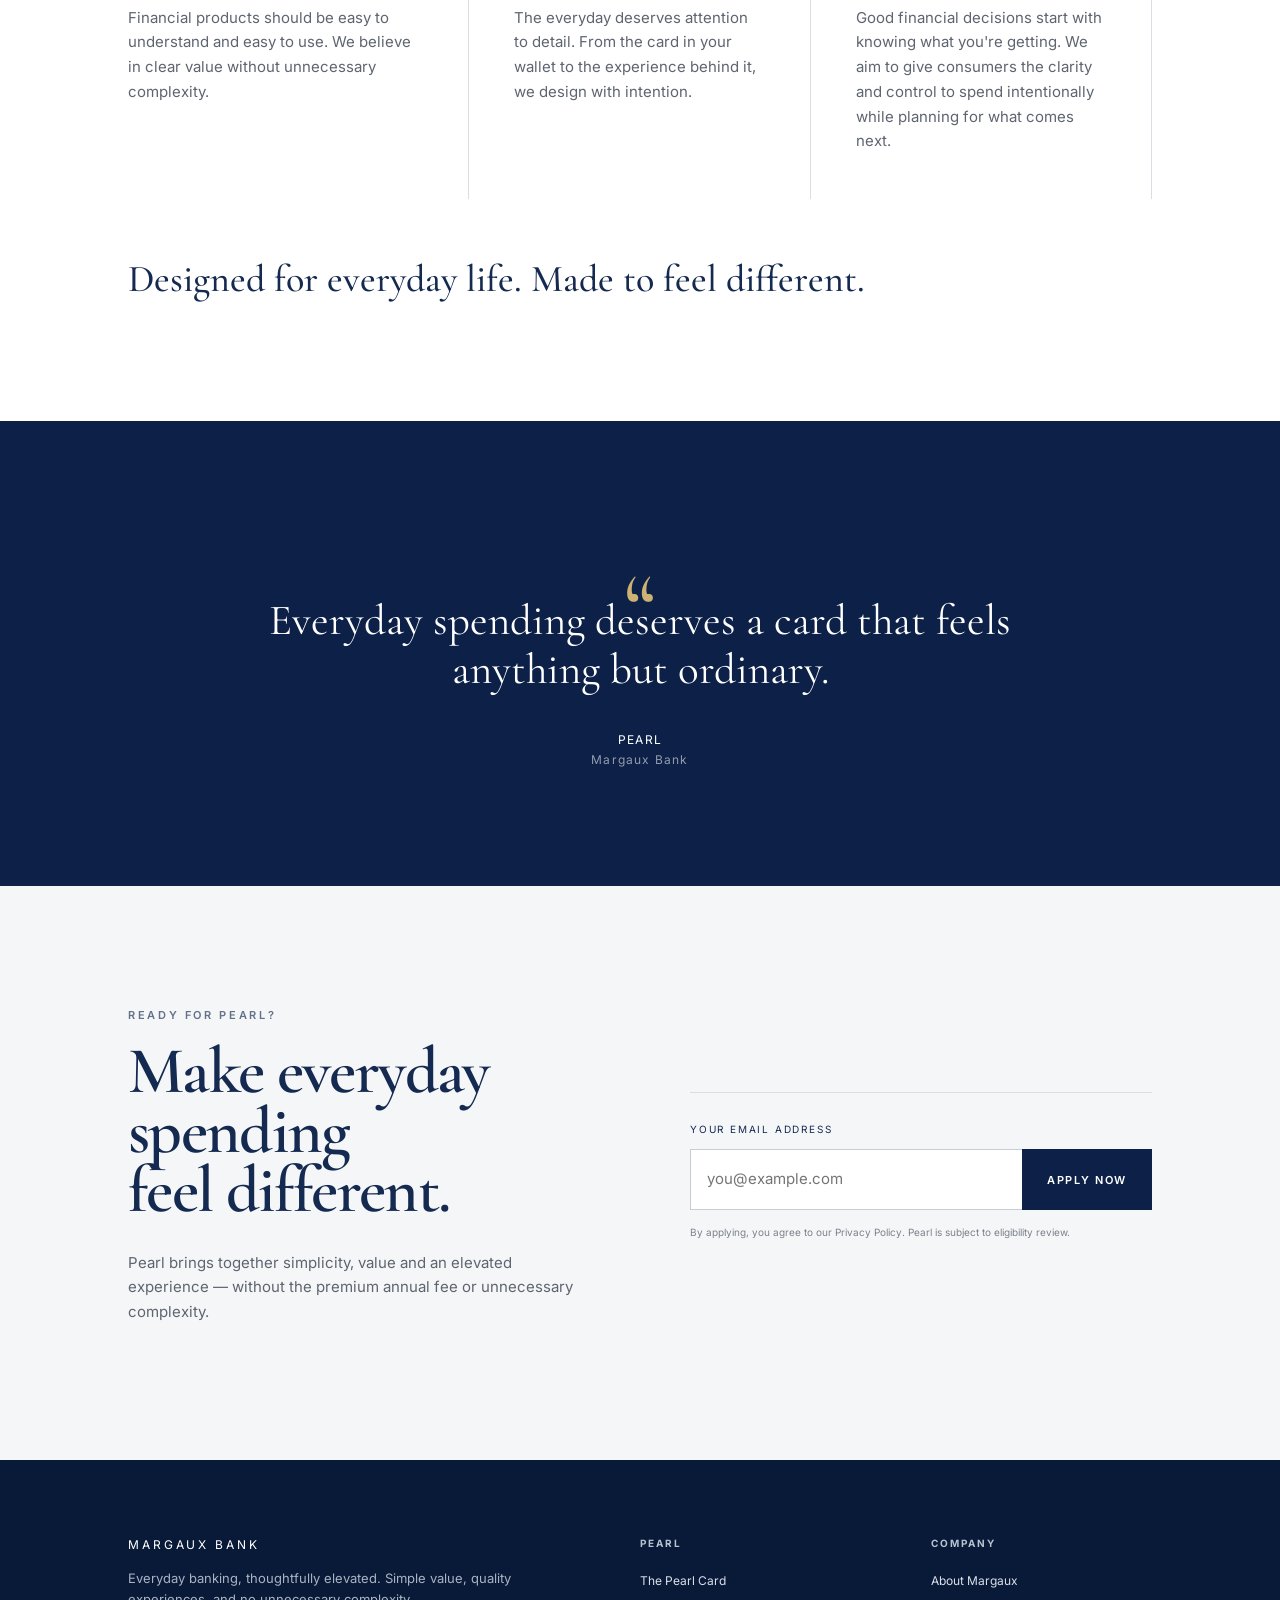
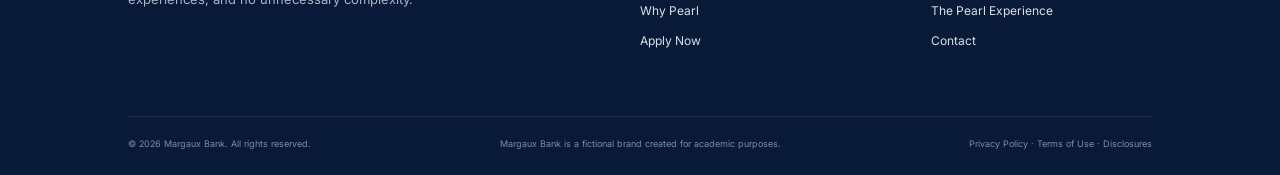
==== commit 8e86832a: "Add files via upload" ====
--- a/index.html
+++ b/index.html
@@ -3,8 +3,8 @@
 <head>
   <meta charset="UTF-8" />
   <meta name="viewport" content="width=device-width, initial-scale=1.0" />
-  <meta name="description" content="Margaux Bank — a private membership for those who expect more from their financial life." />
-  <title>Margaux Bank — Private Membership</title>
+  <meta name="description" content="Margaux Bank — everyday banking, thoughtfully elevated. Meet Pearl, the elevated everyday credit card." />
+  <title>Margaux Bank — Pearl</title>
   <link rel="preconnect" href="https://fonts.googleapis.com">
   <link rel="preconnect" href="https://fonts.gstatic.com" crossorigin>
   <link href="https://fonts.googleapis.com/css2?family=Cormorant+Garamond:wght@500;600;700&family=Inter:wght@400;500;600&display=swap" rel="stylesheet">
@@ -15,164 +15,99 @@
     <a class="brand" href="#top" aria-label="Margaux Bank home">
       <img class="brand-logo" src="margaux-logo.png" alt="Margaux Bank">
     </a>
-
     <button class="menu-toggle" aria-label="Open navigation" aria-expanded="false">☰</button>
-
     <nav class="nav">
-      <a href="#benefits">FEATURES</a>
-      <a href="#membership">MEMBERSHIP</a>
+      <a href="#pearl">PEARL</a>
+      <a href="#why-pearl">WHY PEARL</a>
       <a href="#about">ABOUT MARGAUX</a>
-      <a href="#apply">CONTACT</a>
+      <a href="#apply">APPLY</a>
     </nav>
-
     <a class="nav-cta" href="#apply">APPLY NOW</a>
   </header>
 
   <main id="top">
     <section class="hero">
       <div class="hero-copy">
-        <p class="eyebrow">PRIVATE MEMBERSHIP</p>
-        <h1>A Better Way<br>To Bank</h1>
-        <p class="hero-text">Margaux brings together premium rewards, personal concierge, and a proprietary payment network — so your finances work as hard as you do, without the friction.</p>
+        <p class="eyebrow">INTRODUCING PEARL</p>
+        <h1>Everyday Luxury,<br>Unlocked.</h1>
+        <p class="hero-text">Meet Pearl, the elevated everyday credit card from Margaux Bank. Designed for people who value simplicity without settling for ordinary, Pearl brings together straightforward rewards, a $0 annual fee, and a premium experience built for everyday spending.</p>
         <div class="hero-actions">
-          <a class="button button-primary" href="#apply">APPLY NOW</a>
-          <a class="button button-outline" href="#benefits">LEARN MORE</a>
+          <a class="button button-primary" href="#pearl">EXPLORE PEARL</a>
+          <a class="button button-outline" href="#apply">APPLY NOW</a>
         </div>
-        <div class="trust"><span></span>Trusted by 40,000+ members across 90 countries.</div>
+        <div class="trust"><span></span>$0 annual fee · straightforward rewards · elevated experience</div>
       </div>
       <div class="hero-art" aria-hidden="true">
-        <div class="wave wave-a"></div>
-        <div class="wave wave-b"></div>
-        <div class="wave wave-c"></div>
+        <div class="wave wave-a"></div><div class="wave wave-b"></div><div class="wave wave-c"></div>
       </div>
     </section>
 
-    <section class="card-section" id="membership">
+    <section class="card-section" id="pearl">
       <div class="card-wave wave-left" aria-hidden="true"></div>
       <div class="card-wave wave-right" aria-hidden="true"></div>
       <div class="card-heading">
-        <p class="eyebrow">THE MARGAUX OBSIDIAN</p>
-        <h2>Crafted to be carried.</h2>
+        <p class="eyebrow">THE PEARL CARD</p>
+        <h2>Crafted for everyday life.</h2>
       </div>
-
       <div class="card-layout">
         <div class="spec-column spec-left">
-          <div class="spec-item">
-            <span>MATERIAL</span>
-            <strong>Tungsten-reinforced composite</strong>
-          </div>
-          <div class="spec-item">
-            <span>WEIGHT</span>
-            <strong>18.2g</strong>
-          </div>
-          <div class="spec-item">
-            <span>NETWORK</span>
-            <strong>Closed-loop proprietary</strong>
-          </div>
+          <div class="spec-item"><span>ANNUAL FEE</span><strong>$0</strong></div>
+          <div class="spec-item"><span>REWARDS</span><strong>Straightforward &amp; easy to understand</strong></div>
+          <div class="spec-item"><span>DESIGN</span><strong>Premium physical card</strong></div>
         </div>
-
-        <div class="obsidian-card">
-          <div class="card-lines" aria-hidden="true"></div>
-          <div class="card-brand">MARGAUX BANK</div>
-          <div class="card-network-mark">◖</div>
-          <div class="card-chip"></div>
-          <div class="card-member">
-            <span>MEMBER</span>
-            <strong>Margaux Obsidian</strong>
-          </div>
-          <div class="card-circles" aria-hidden="true"><i></i><i></i></div>
+        <div class="pearl-card-image-wrap">
+          <img class="pearl-card-image" src="pearl-card.jpeg" alt="Margaux Bank Pearl credit card">
         </div>
-
         <div class="spec-column spec-right">
-          <div class="spec-item">
-            <span>TECHNOLOGY</span>
-            <strong>Contactless &amp; chip enabled</strong>
-          </div>
-          <div class="spec-item">
-            <span>DELIVERY</span>
-            <strong>Private courier, worldwide</strong>
-          </div>
-          <div class="spec-item">
-            <span>LIMIT</span>
-            <strong>No preset spending limit</strong>
-          </div>
+          <div class="spec-item"><span>EXPERIENCE</span><strong>Seamless digital experience</strong></div>
+          <div class="spec-item"><span>COMPLEXITY</span><strong>No complicated categories to track</strong></div>
+          <div class="spec-item"><span>ROLE IN YOUR WALLET</span><strong>The card you reach for every day</strong></div>
         </div>
       </div>
     </section>
 
-    <section class="benefits section" id="benefits">
+    <section class="benefits section" id="why-pearl">
       <div class="section-intro">
-        <p class="eyebrow">MEMBERSHIP BENEFITS</p>
-        <h2>Everything you need.<br>Nothing you don't.</h2>
+        <p class="eyebrow">WHY PEARL</p>
+        <h2>More than practical.<br>Never unnecessarily complicated.</h2>
       </div>
       <div class="benefit-grid">
-        <article>
-          <span class="number">01</span>
-          <h3>Travel &amp; Hospitality</h3>
-          <ul>
-            <li>Unlimited airport lounge access in 1,400+ locations</li>
-            <li>Complimentary elite status with four hotel groups</li>
-            <li>Private aviation credits — $5,000 annually</li>
-            <li>Global Entry &amp; TSA PreCheck fee reimbursement</li>
-            <li>Dedicated travel desk, available 24 hours</li>
-          </ul>
-        </article>
-        <article>
-          <span class="number">02</span>
-          <h3>Dining &amp; Culture</h3>
-          <ul>
-            <li>Priority reservations at Michelin-starred restaurants</li>
-            <li>Exclusive access to chef's table experiences</li>
-            <li>Curated cultural event invitations — art, opera, film</li>
-            <li>Annual dining credit — $2,000 at partner restaurants</li>
-            <li>Private sommelier consultations on request</li>
-          </ul>
-        </article>
-        <article>
-          <span class="number">03</span>
-          <h3>Concierge &amp; Lifestyle</h3>
-          <ul>
-            <li>Personal concierge — one dedicated specialist, always</li>
-            <li>Bespoke gifting and occasion planning</li>
-            <li>Access to sold-out events and private viewings</li>
-            <li>Wellness and medical appointment coordination</li>
-            <li>Real-time spend insights and portfolio reporting</li>
-          </ul>
-        </article>
+        <article><span class="number">01</span><h3>Everyday Value</h3><ul><li>$0 annual fee</li><li>Straightforward rewards</li><li>Clear value without unnecessary complexity</li></ul></article>
+        <article><span class="number">02</span><h3>Elevated Experience</h3><ul><li>Premium physical card design</li><li>Seamless digital experience</li><li>Polished, premium-feeling brand experience</li></ul></article>
+        <article><span class="number">03</span><h3>Simple by Design</h3><ul><li>No complicated categories to track</li><li>No unnecessary benefits to manage</li><li>Designed to fit naturally into everyday spending</li></ul></article>
       </div>
     </section>
 
     <section class="process section" id="about">
       <div class="section-intro">
-        <p class="eyebrow">THE PROCESS</p>
-        <h2>Up and running in days,<br>not weeks.</h2>
+        <p class="eyebrow">ABOUT MARGAUX</p>
+        <h2>Banking should feel<br>as thoughtful as you spend.</h2>
       </div>
+      <p class="about-lead">At Margaux Bank, we believe financial products should make life simpler — not more complicated. That's why we created Pearl around a simple idea: you shouldn't have to choose between practical value and an elevated experience.</p>
       <div class="process-grid">
-        <article><span>01</span><h3>Apply for membership</h3><p>Submit your application. Our team reviews each request personally within 48 hours.</p></article>
-        <article><span>02</span><h3>Receive your card</h3><p>Your Margaux Obsidian arrives by private courier, ready to activate.</p></article>
-        <article><span>03</span><h3>Access your world</h3><p>From the moment it arrives, every benefit, every perk, every service is yours.</p></article>
+        <article><span>01</span><h3>Simplicity</h3><p>Financial products should be easy to understand and easy to use. We believe in clear value without unnecessary complexity.</p></article>
+        <article><span>02</span><h3>Quality</h3><p>The everyday deserves attention to detail. From the card in your wallet to the experience behind it, we design with intention.</p></article>
+        <article><span>03</span><h3>Confidence</h3><p>Good financial decisions start with knowing what you're getting. We aim to give consumers the clarity and control to spend intentionally while planning for what comes next.</p></article>
       </div>
+      <div class="about-closing">Designed for everyday life. Made to feel different.</div>
     </section>
 
     <section class="quote">
       <div class="quote-mark">“</div>
-      <blockquote>I've had premium cards before. Margaux is the first one that actually feels like it was built around my life — not the other way around.</blockquote>
-      <p>Alexandra Voss<br><span>Managing Director, Voss Capital Partners</span></p>
+      <blockquote>Everyday spending deserves a card that feels anything but ordinary.</blockquote>
+      <p>PEARL<br><span>Margaux Bank</span></p>
     </section>
 
     <section class="apply section" id="apply">
       <div>
-        <p class="eyebrow">APPLY TODAY</p>
-        <h2>Reserved for those<br>who qualify.</h2>
-        <p>Applications take two minutes. Our team reviews every one personally and gets back to you within 48 hours.</p>
+        <p class="eyebrow">READY FOR PEARL?</p>
+        <h2>Make everyday spending<br>feel different.</h2>
+        <p>Pearl brings together simplicity, value and an elevated experience — without the premium annual fee or unnecessary complexity.</p>
       </div>
       <form id="apply-form">
         <label for="email">YOUR EMAIL ADDRESS</label>
-        <div class="form-row">
-          <input id="email" type="email" placeholder="you@example.com" required />
-          <button type="submit">APPLY NOW</button>
-        </div>
-        <small>By applying, you agree to our Privacy Policy. Membership is subject to eligibility review.</small>
+        <div class="form-row"><input id="email" type="email" placeholder="you@example.com" required /><button type="submit">APPLY NOW</button></div>
+        <small>By applying, you agree to our Privacy Policy. Pearl is subject to eligibility review.</small>
         <p class="form-message" aria-live="polite"></p>
       </form>
     </section>
@@ -180,20 +115,16 @@
 
   <footer>
     <div class="footer-top">
-      <div class="footer-brand">
-        <div class="brand-name">MARGAUX BANK</div>
-        <p>A private membership for those who expect more from their financial life. Closed-loop. Curated. Yours.</p>
-      </div>
-      <div><h4>MEMBERSHIP</h4><a href="#benefits">Features</a><a href="#membership">Membership Tiers</a><a href="#benefits">Rewards &amp; Perks</a><a href="#apply">Request Invitation</a></div>
-      <div><h4>COMPANY</h4><a href="#about">About Margaux</a><a href="#membership">Closed-Loop Network</a><a href="#apply">Concierge Services</a><a href="#apply">Contact</a></div>
+      <div class="footer-brand"><div class="brand-name">MARGAUX BANK</div><p>Everyday banking, thoughtfully elevated. Simple value, quality experiences, and no unnecessary complexity.</p></div>
+      <div><h4>PEARL</h4><a href="#pearl">The Pearl Card</a><a href="#why-pearl">Why Pearl</a><a href="#apply">Apply Now</a></div>
+      <div><h4>COMPANY</h4><a href="#about">About Margaux</a><a href="#pearl">The Pearl Experience</a><a href="#apply">Contact</a></div>
     </div>
     <div class="footer-bottom">
       <span>© 2026 Margaux Bank. All rights reserved.</span>
-      <span>Margaux Bank is not a chartered bank or trust company, or depository institution. Membership subject to eligibility review.</span>
-      <span><a href="#">Privacy Policy</a> · <a href="#">Terms of Use</a> · <a href="#">Regulatory Disclosures</a></span>
+      <span>Margaux Bank is a fictional brand created for academic purposes.</span>
+      <span><a href="#">Privacy Policy</a> · <a href="#">Terms of Use</a> · <a href="#">Disclosures</a></span>
     </div>
   </footer>
-
   <script src="script.js"></script>
 </body>
 </html>
--- a/style.css
+++ b/style.css
@@ -204,3 +204,12 @@
   .spec-column{display:flex;gap:30px}
   .spec-item strong{font-size:18px}
 }
+
+/* Pearl card image — uses the supplied campaign card artwork. */
+.pearl-card-image-wrap{width:430px;display:flex;align-items:center;justify-content:center}
+.pearl-card-image{display:block;width:100%;height:auto;border-radius:17px;box-shadow:0 16px 38px rgba(0,0,0,.28);object-fit:cover}
+/* About Margaux */
+.about-lead{max-width:900px;color:var(--text);font-size:18px;line-height:1.8;margin:-25px 0 65px}
+.about-closing{margin-top:60px;font-family:var(--serif);font-size:38px;line-height:1.1;color:var(--ink);font-weight:500}
+@media(max-width:1100px){.pearl-card-image-wrap{width:100%;max-width:700px;margin:0 auto}}
+@media(max-width:600px){.pearl-card-image-wrap{width:100%}.about-lead{font-size:16px;margin:-20px 0 45px}.about-closing{font-size:32px;margin-top:45px}}
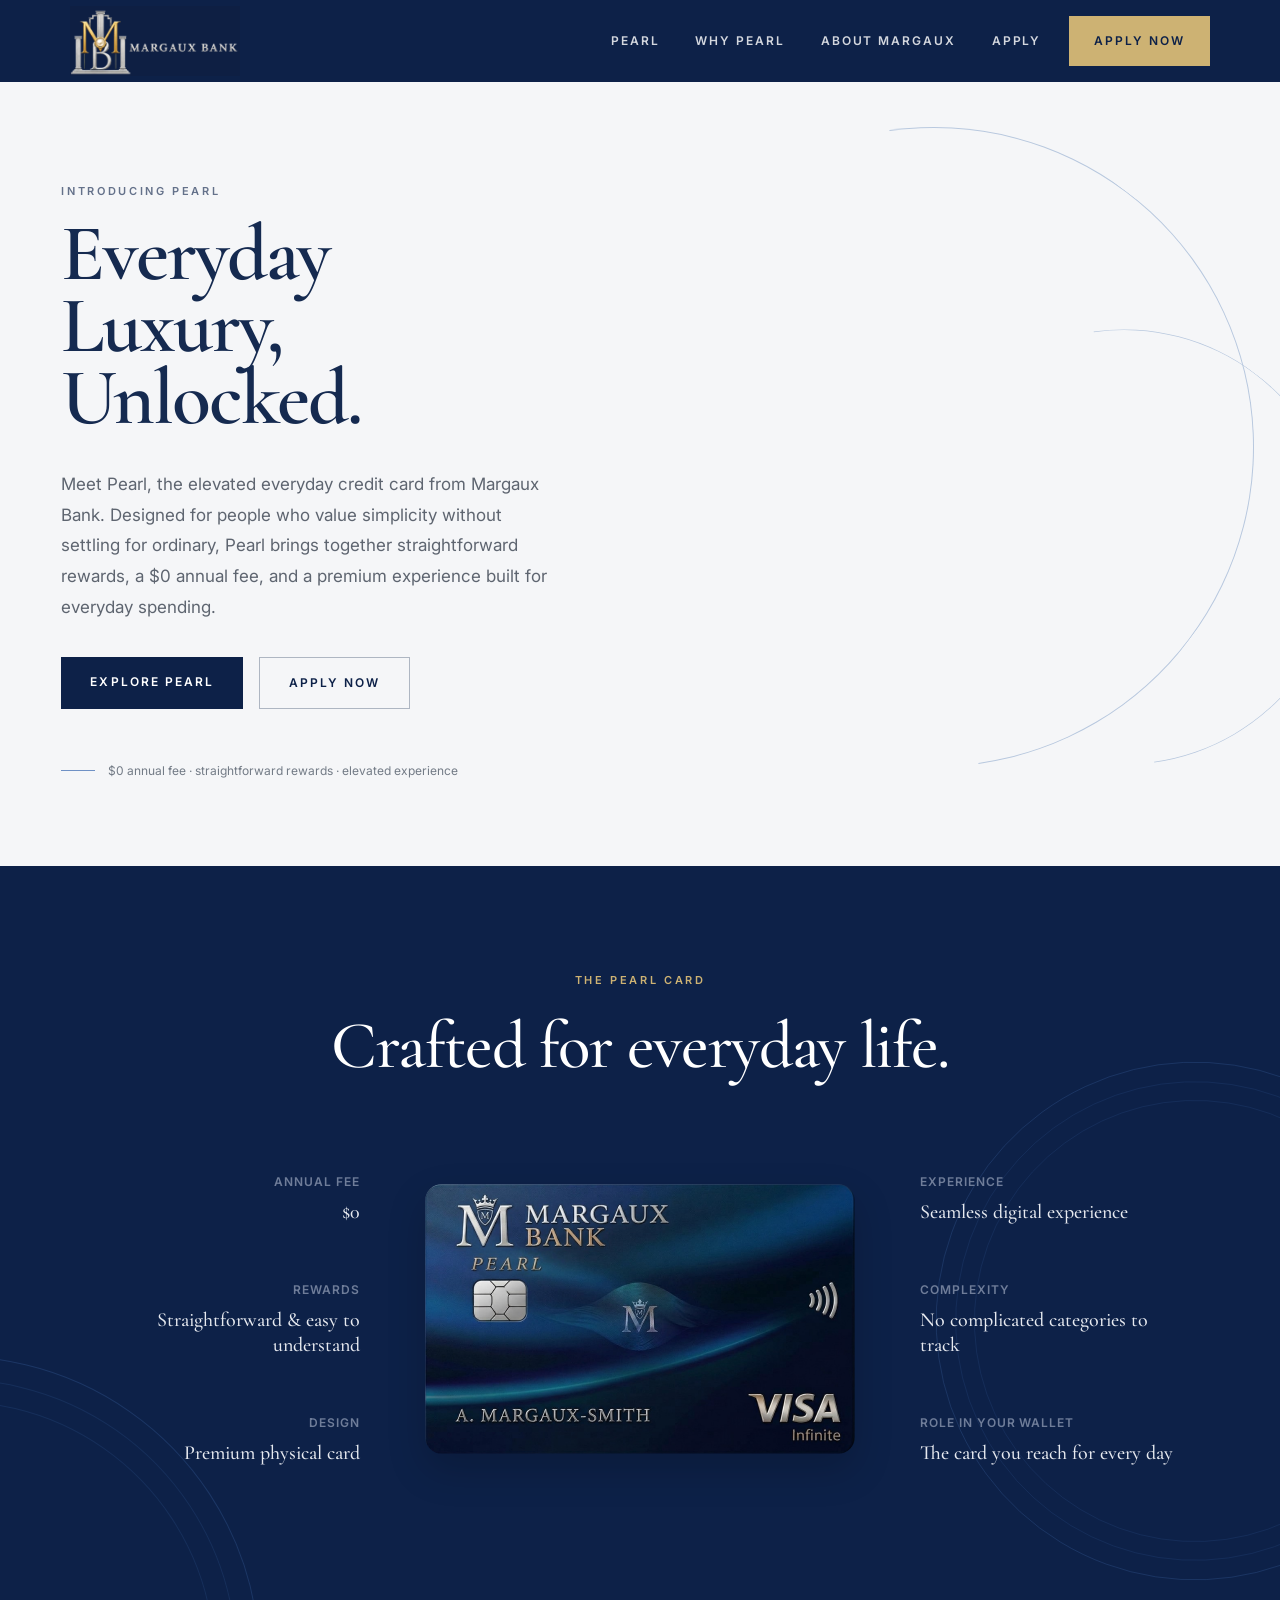
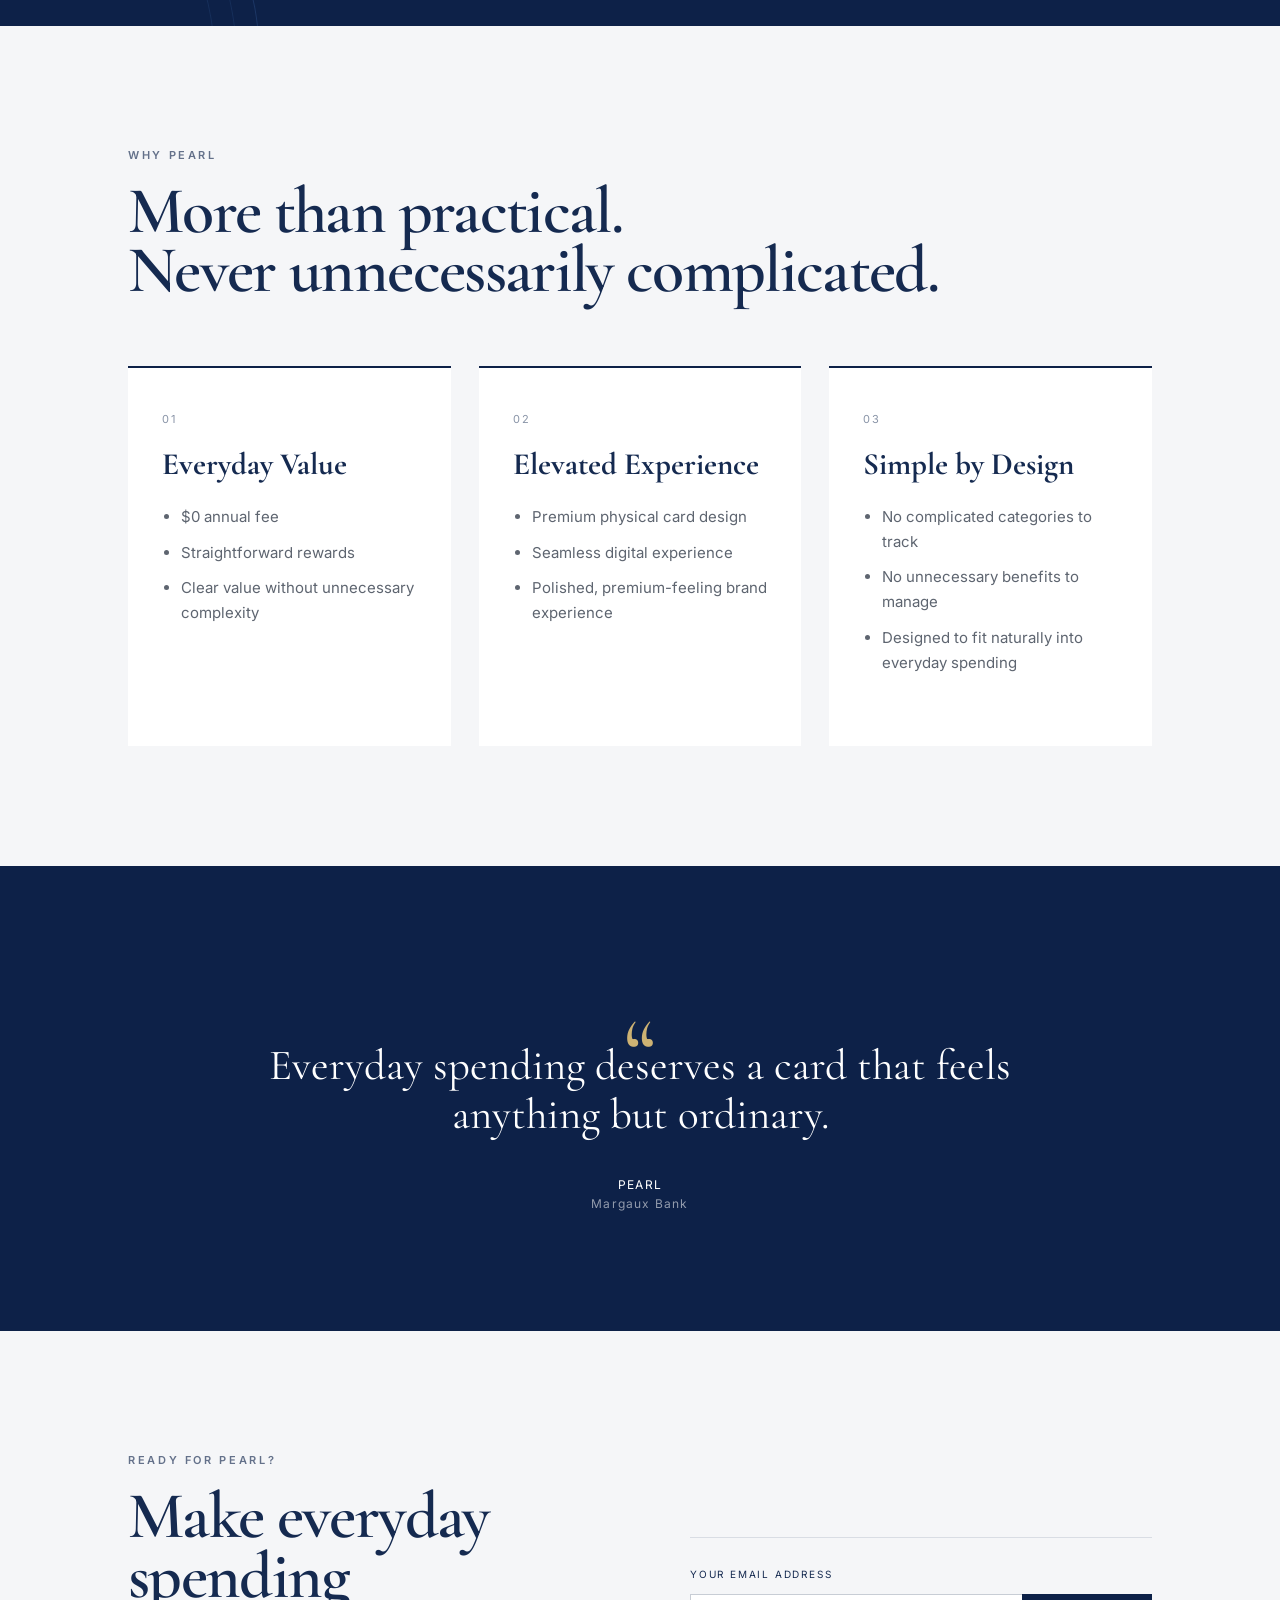
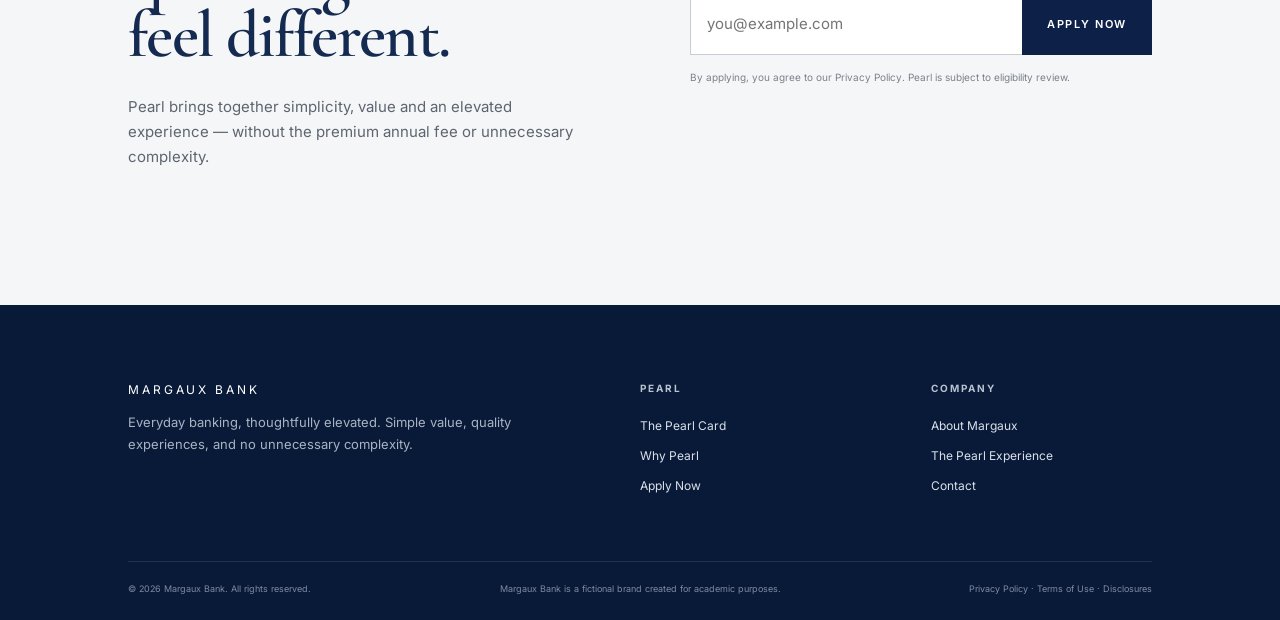
==== commit a51bf8c8: "Add files via upload" ====
--- a/index.html
+++ b/index.html
@@ -19,7 +19,7 @@
     <nav class="nav">
       <a href="#pearl">PEARL</a>
       <a href="#why-pearl">WHY PEARL</a>
-      <a href="#about">ABOUT MARGAUX</a>
+      <a href="about.html">ABOUT MARGAUX</a>
       <a href="#apply">APPLY</a>
     </nav>
     <a class="nav-cta" href="#apply">APPLY NOW</a>
@@ -56,7 +56,7 @@
           <div class="spec-item"><span>DESIGN</span><strong>Premium physical card</strong></div>
         </div>
         <div class="pearl-card-image-wrap">
-          <img class="pearl-card-image" src="pearl-card.jpeg" alt="Margaux Bank Pearl credit card">
+          <img class="pearl-card-image" src="pearl-card-transparent.png" alt="Margaux Bank Pearl credit card">
         </div>
         <div class="spec-column spec-right">
           <div class="spec-item"><span>EXPERIENCE</span><strong>Seamless digital experience</strong></div>
@@ -76,20 +76,6 @@
         <article><span class="number">02</span><h3>Elevated Experience</h3><ul><li>Premium physical card design</li><li>Seamless digital experience</li><li>Polished, premium-feeling brand experience</li></ul></article>
         <article><span class="number">03</span><h3>Simple by Design</h3><ul><li>No complicated categories to track</li><li>No unnecessary benefits to manage</li><li>Designed to fit naturally into everyday spending</li></ul></article>
       </div>
-    </section>
-
-    <section class="process section" id="about">
-      <div class="section-intro">
-        <p class="eyebrow">ABOUT MARGAUX</p>
-        <h2>Banking should feel<br>as thoughtful as you spend.</h2>
-      </div>
-      <p class="about-lead">At Margaux Bank, we believe financial products should make life simpler — not more complicated. That's why we created Pearl around a simple idea: you shouldn't have to choose between practical value and an elevated experience.</p>
-      <div class="process-grid">
-        <article><span>01</span><h3>Simplicity</h3><p>Financial products should be easy to understand and easy to use. We believe in clear value without unnecessary complexity.</p></article>
-        <article><span>02</span><h3>Quality</h3><p>The everyday deserves attention to detail. From the card in your wallet to the experience behind it, we design with intention.</p></article>
-        <article><span>03</span><h3>Confidence</h3><p>Good financial decisions start with knowing what you're getting. We aim to give consumers the clarity and control to spend intentionally while planning for what comes next.</p></article>
-      </div>
-      <div class="about-closing">Designed for everyday life. Made to feel different.</div>
     </section>
 
     <section class="quote">
@@ -117,7 +103,7 @@
     <div class="footer-top">
       <div class="footer-brand"><div class="brand-name">MARGAUX BANK</div><p>Everyday banking, thoughtfully elevated. Simple value, quality experiences, and no unnecessary complexity.</p></div>
       <div><h4>PEARL</h4><a href="#pearl">The Pearl Card</a><a href="#why-pearl">Why Pearl</a><a href="#apply">Apply Now</a></div>
-      <div><h4>COMPANY</h4><a href="#about">About Margaux</a><a href="#pearl">The Pearl Experience</a><a href="#apply">Contact</a></div>
+      <div><h4>COMPANY</h4><a href="about.html">About Margaux</a><a href="#pearl">The Pearl Experience</a><a href="#apply">Contact</a></div>
     </div>
     <div class="footer-bottom">
       <span>© 2026 Margaux Bank. All rights reserved.</span>
--- a/style.css
+++ b/style.css
@@ -213,3 +213,164 @@
 .about-closing{margin-top:60px;font-family:var(--serif);font-size:38px;line-height:1.1;color:var(--ink);font-weight:500}
 @media(max-width:1100px){.pearl-card-image-wrap{width:100%;max-width:700px;margin:0 auto}}
 @media(max-width:600px){.pearl-card-image-wrap{width:100%}.about-lead{font-size:16px;margin:-20px 0 45px}.about-closing{font-size:32px;margin-top:45px}}
+
+/* Final card sizing fix: prevent the supplied image from expanding the grid track. */
+.pearl-card-image-wrap{
+  width:430px;
+  min-width:0;
+  max-width:430px;
+}
+.pearl-card-image{
+  width:430px;
+  max-width:100%;
+  min-width:0;
+  height:auto;
+}
+@media(max-width:1100px){
+  .pearl-card-image-wrap{
+    width:100%;
+    max-width:430px;
+    min-width:0;
+    margin:0 auto;
+  }
+  .pearl-card-image{
+    width:430px;
+    max-width:100%;
+  }
+}
+@media(max-width:600px){
+  .pearl-card-image-wrap,
+  .pearl-card-image{
+    width:100%;
+    max-width:100%;
+  }
+}
+
+/* Standalone About Margaux page — same design language as the homepage. */
+.about-hero{
+  min-height:520px;
+  background:var(--paper);
+  display:flex;
+  align-items:center;
+  padding:100px 10%;
+}
+.about-hero-copy{
+  max-width:850px;
+}
+.about-hero h1{
+  font-family:var(--serif);
+  font-weight:600;
+  line-height:.92;
+  letter-spacing:-.025em;
+  margin:0;
+  color:var(--ink);
+  font-size:78px;
+}
+.about-hero-copy > p:last-child{
+  max-width:650px;
+  color:var(--text);
+  font-size:18px;
+  line-height:1.8;
+  margin:35px 0 0;
+}
+.about-main{
+  background:#fff;
+}
+.about-values{
+  background:var(--navy);
+  color:#fff;
+  padding:115px 10%;
+  text-align:center;
+}
+.about-values-inner{
+  max-width:850px;
+  margin:0 auto;
+}
+.about-values .eyebrow{
+  color:var(--gold);
+}
+.about-values h2{
+  font-family:var(--serif);
+  font-weight:500;
+  font-size:67px;
+  line-height:.95;
+  letter-spacing:-.02em;
+  margin:0 0 30px;
+  color:#fff;
+}
+.about-values p:not(.eyebrow){
+  max-width:650px;
+  margin:0 auto 35px;
+  color:#dce2ec;
+  font-size:17px;
+  line-height:1.8;
+}
+.about-values .button-primary{
+  display:inline-block;
+}
+@media(max-width:600px){
+  .about-hero{
+    min-height:430px;
+    padding:80px 8%;
+  }
+  .about-hero h1{
+    font-size:55px;
+  }
+  .about-hero-copy > p:last-child{
+    font-size:15px;
+  }
+  .about-values{
+    padding:85px 8%;
+  }
+  .about-values h2{
+    font-size:48px;
+  }
+}
+
+/* Pearl card: transparent isolated artwork, matching the original card footprint. */
+.pearl-card-image-wrap{
+  width:430px;
+  height:270px;
+  min-width:430px;
+  max-width:430px;
+  display:flex;
+  align-items:center;
+  justify-content:center;
+}
+.pearl-card-image{
+  display:block;
+  width:430px;
+  height:270px;
+  max-width:430px;
+  max-height:270px;
+  object-fit:contain;
+  border-radius:17px;
+  box-shadow:0 16px 38px rgba(0,0,0,.18);
+}
+@media(max-width:1100px){
+  .pearl-card-image-wrap{
+    width:430px;
+    height:270px;
+    min-width:0;
+    max-width:100%;
+    margin:0 auto;
+  }
+  .pearl-card-image{
+    width:430px;
+    height:270px;
+    max-width:100%;
+  }
+}
+@media(max-width:600px){
+  .pearl-card-image-wrap{
+    width:100%;
+    height:auto;
+    min-width:0;
+    max-width:100%;
+  }
+  .pearl-card-image{
+    width:100%;
+    height:auto;
+    max-width:100%;
+  }
+}
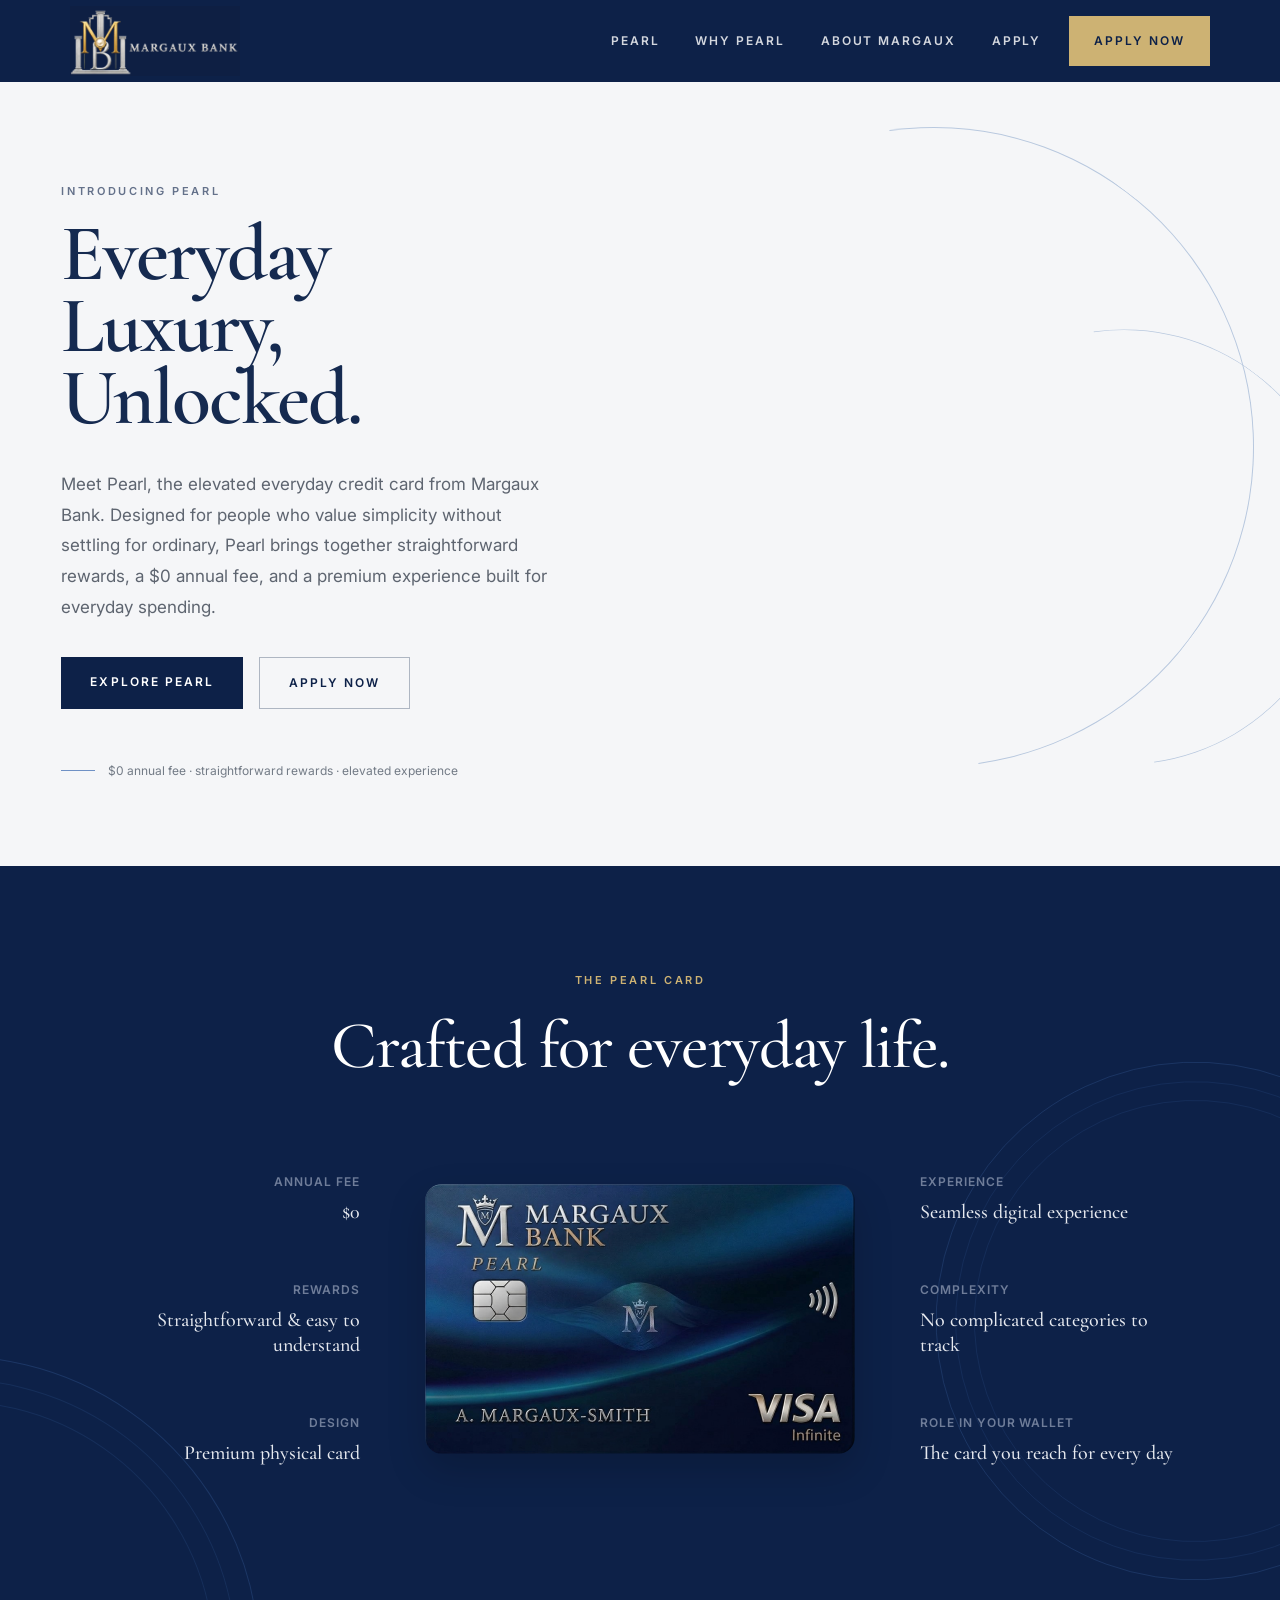
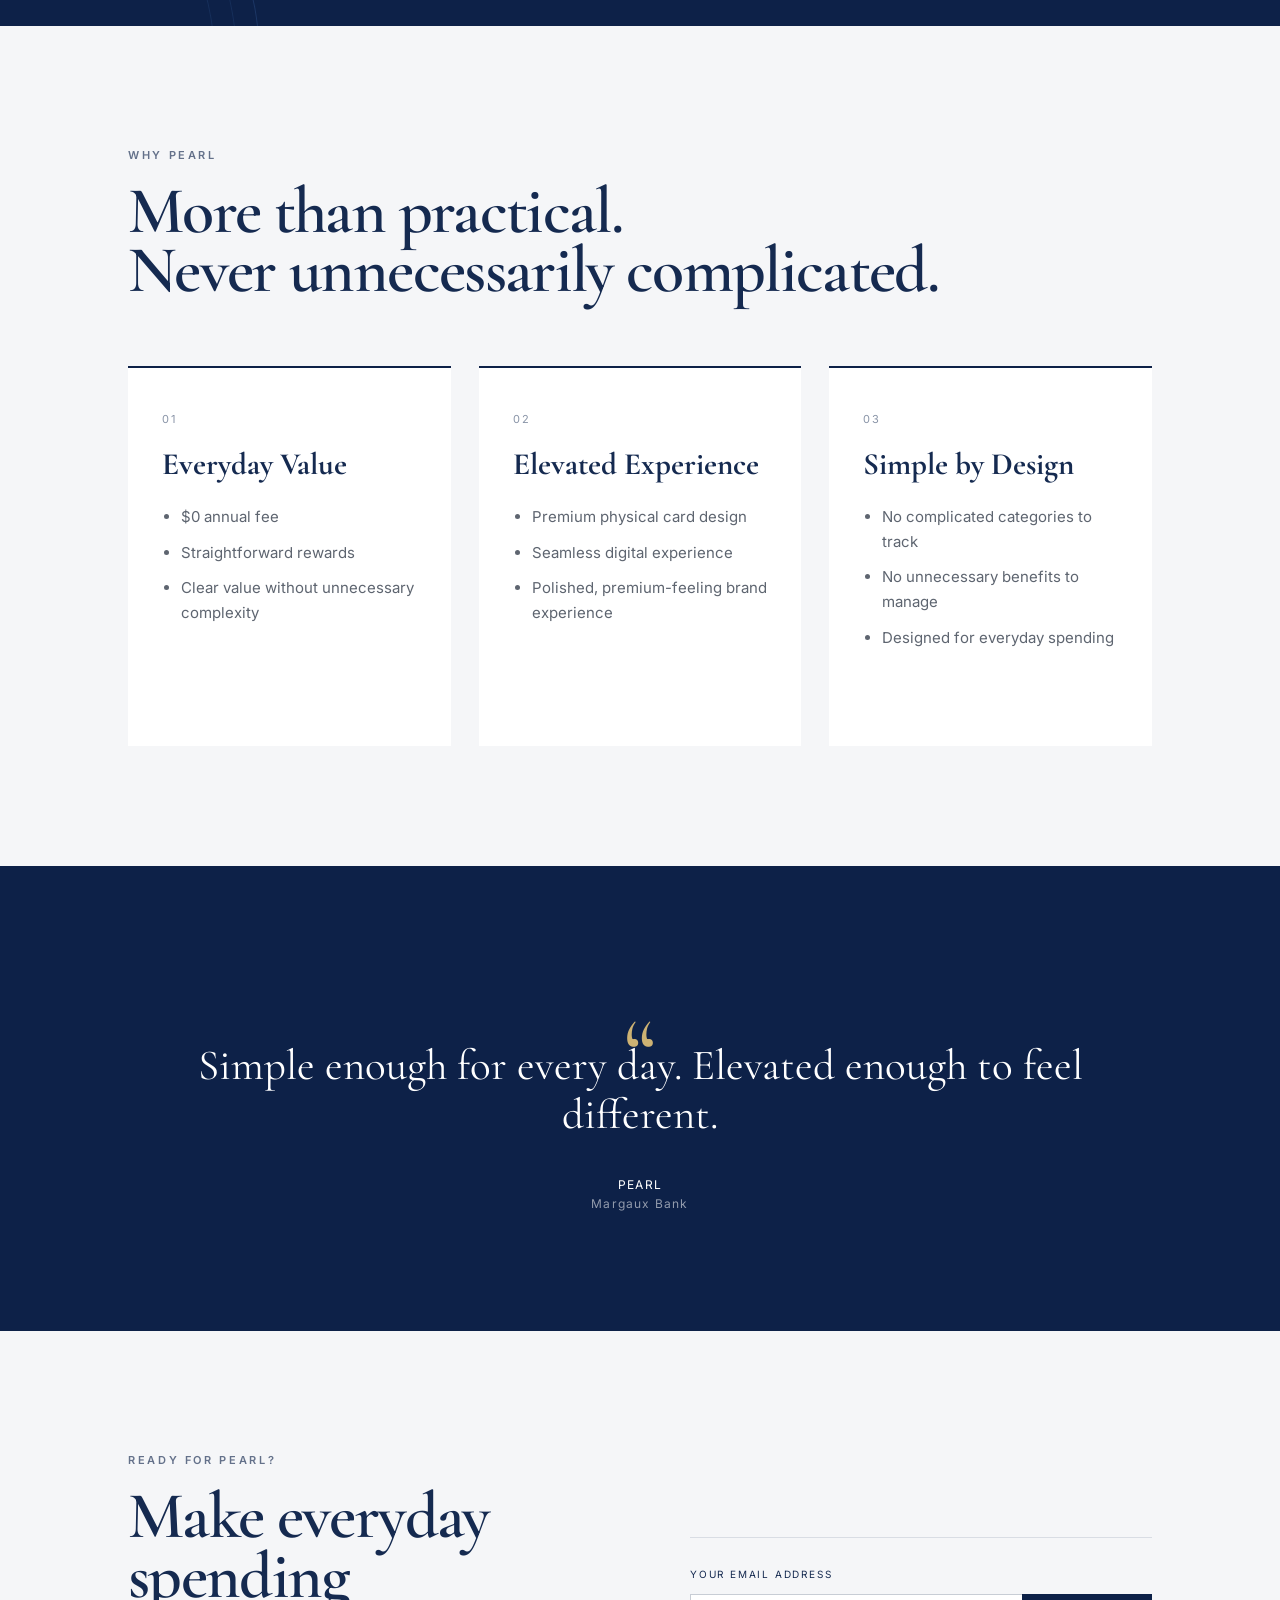
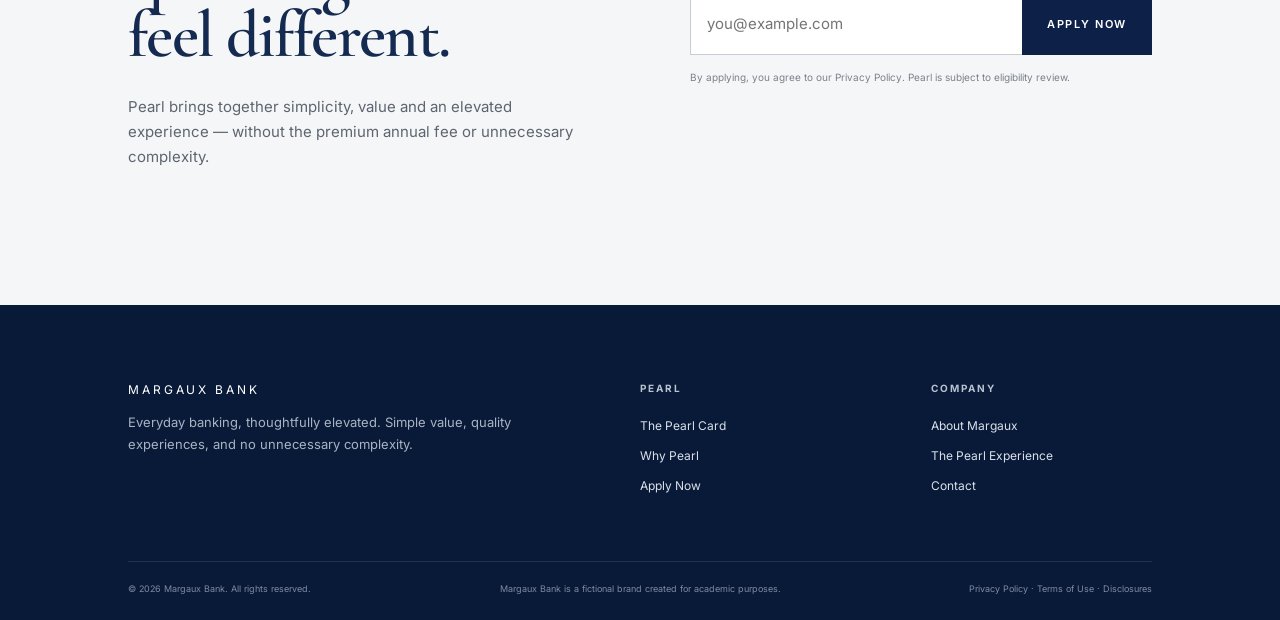
==== commit f1a0f343: "Add files via upload" ====
--- a/index.html
+++ b/index.html
@@ -38,7 +38,9 @@
         <div class="trust"><span></span>$0 annual fee · straightforward rewards · elevated experience</div>
       </div>
       <div class="hero-art" aria-hidden="true">
-        <div class="wave wave-a"></div><div class="wave wave-b"></div><div class="wave wave-c"></div>
+        <div class="wave wave-a"></div>
+        <div class="wave wave-b"></div>
+        <div class="wave wave-c"></div>
       </div>
     </section>
 
@@ -49,19 +51,40 @@
         <p class="eyebrow">THE PEARL CARD</p>
         <h2>Crafted for everyday life.</h2>
       </div>
+
       <div class="card-layout">
         <div class="spec-column spec-left">
-          <div class="spec-item"><span>ANNUAL FEE</span><strong>$0</strong></div>
-          <div class="spec-item"><span>REWARDS</span><strong>Straightforward &amp; easy to understand</strong></div>
-          <div class="spec-item"><span>DESIGN</span><strong>Premium physical card</strong></div>
+          <div class="spec-item">
+            <span>ANNUAL FEE</span>
+            <strong>$0</strong>
+          </div>
+          <div class="spec-item">
+            <span>REWARDS</span>
+            <strong>Straightforward &amp; easy to understand</strong>
+          </div>
+          <div class="spec-item">
+            <span>DESIGN</span>
+            <strong>Premium physical card</strong>
+          </div>
         </div>
-        <div class="pearl-card-image-wrap">
+
+        <div class="obsidian-card">
           <img class="pearl-card-image" src="pearl-card-transparent.png" alt="Margaux Bank Pearl credit card">
         </div>
+
         <div class="spec-column spec-right">
-          <div class="spec-item"><span>EXPERIENCE</span><strong>Seamless digital experience</strong></div>
-          <div class="spec-item"><span>COMPLEXITY</span><strong>No complicated categories to track</strong></div>
-          <div class="spec-item"><span>ROLE IN YOUR WALLET</span><strong>The card you reach for every day</strong></div>
+          <div class="spec-item">
+            <span>EXPERIENCE</span>
+            <strong>Seamless digital experience</strong>
+          </div>
+          <div class="spec-item">
+            <span>COMPLEXITY</span>
+            <strong>No complicated categories to track</strong>
+          </div>
+          <div class="spec-item">
+            <span>ROLE IN YOUR WALLET</span>
+            <strong>The card you reach for every day</strong>
+          </div>
         </div>
       </div>
     </section>
@@ -72,15 +95,39 @@
         <h2>More than practical.<br>Never unnecessarily complicated.</h2>
       </div>
       <div class="benefit-grid">
-        <article><span class="number">01</span><h3>Everyday Value</h3><ul><li>$0 annual fee</li><li>Straightforward rewards</li><li>Clear value without unnecessary complexity</li></ul></article>
-        <article><span class="number">02</span><h3>Elevated Experience</h3><ul><li>Premium physical card design</li><li>Seamless digital experience</li><li>Polished, premium-feeling brand experience</li></ul></article>
-        <article><span class="number">03</span><h3>Simple by Design</h3><ul><li>No complicated categories to track</li><li>No unnecessary benefits to manage</li><li>Designed to fit naturally into everyday spending</li></ul></article>
+        <article>
+          <span class="number">01</span>
+          <h3>Everyday Value</h3>
+          <ul>
+            <li>$0 annual fee</li>
+            <li>Straightforward rewards</li>
+            <li>Clear value without unnecessary complexity</li>
+          </ul>
+        </article>
+        <article>
+          <span class="number">02</span>
+          <h3>Elevated Experience</h3>
+          <ul>
+            <li>Premium physical card design</li>
+            <li>Seamless digital experience</li>
+            <li>Polished, premium-feeling brand experience</li>
+          </ul>
+        </article>
+        <article>
+          <span class="number">03</span>
+          <h3>Simple by Design</h3>
+          <ul>
+            <li>No complicated categories to track</li>
+            <li>No unnecessary benefits to manage</li>
+            <li>Designed for everyday spending</li>
+          </ul>
+        </article>
       </div>
     </section>
 
     <section class="quote">
       <div class="quote-mark">“</div>
-      <blockquote>Everyday spending deserves a card that feels anything but ordinary.</blockquote>
+      <blockquote>Simple enough for every day. Elevated enough to feel different.</blockquote>
       <p>PEARL<br><span>Margaux Bank</span></p>
     </section>
 
@@ -92,7 +139,10 @@
       </div>
       <form id="apply-form">
         <label for="email">YOUR EMAIL ADDRESS</label>
-        <div class="form-row"><input id="email" type="email" placeholder="you@example.com" required /><button type="submit">APPLY NOW</button></div>
+        <div class="form-row">
+          <input id="email" type="email" placeholder="you@example.com" required />
+          <button type="submit">APPLY NOW</button>
+        </div>
         <small>By applying, you agree to our Privacy Policy. Pearl is subject to eligibility review.</small>
         <p class="form-message" aria-live="polite"></p>
       </form>
@@ -101,9 +151,22 @@
 
   <footer>
     <div class="footer-top">
-      <div class="footer-brand"><div class="brand-name">MARGAUX BANK</div><p>Everyday banking, thoughtfully elevated. Simple value, quality experiences, and no unnecessary complexity.</p></div>
-      <div><h4>PEARL</h4><a href="#pearl">The Pearl Card</a><a href="#why-pearl">Why Pearl</a><a href="#apply">Apply Now</a></div>
-      <div><h4>COMPANY</h4><a href="about.html">About Margaux</a><a href="#pearl">The Pearl Experience</a><a href="#apply">Contact</a></div>
+      <div class="footer-brand">
+        <div class="brand-name">MARGAUX BANK</div>
+        <p>Everyday banking, thoughtfully elevated. Simple value, quality experiences, and no unnecessary complexity.</p>
+      </div>
+      <div>
+        <h4>PEARL</h4>
+        <a href="#pearl">The Pearl Card</a>
+        <a href="#why-pearl">Why Pearl</a>
+        <a href="#apply">Apply Now</a>
+      </div>
+      <div>
+        <h4>COMPANY</h4>
+        <a href="about.html">About Margaux</a>
+        <a href="#pearl">The Pearl Experience</a>
+        <a href="#apply">Contact</a>
+      </div>
     </div>
     <div class="footer-bottom">
       <span>© 2026 Margaux Bank. All rights reserved.</span>
@@ -111,6 +174,7 @@
       <span><a href="#">Privacy Policy</a> · <a href="#">Terms of Use</a> · <a href="#">Disclosures</a></span>
     </div>
   </footer>
+
   <script src="script.js"></script>
 </body>
 </html>
--- a/style.css
+++ b/style.css
@@ -73,39 +73,21 @@
 .obsidian-card{
   width:430px;
   height:270px;
-  border:2px solid rgba(205,178,115,.48);
+  position:relative;
+  overflow:visible;
+  background:transparent;
+  border:0;
+  box-shadow:none;
+}
+.pearl-card-image{
+  display:block;
+  width:430px;
+  height:270px;
+  max-width:430px;
+  object-fit:contain;
   border-radius:17px;
-  background:linear-gradient(135deg,rgba(255,255,255,.09),rgba(10,28,64,.25));
-  box-shadow:0 16px 38px rgba(0,0,0,.16);
-  position:relative;
-  overflow:hidden;
-  color:#fff;
-}
-.card-lines{
-  position:absolute;
-  inset:-20%;
-  background:
-    radial-gradient(circle at 50% 50%, transparent 0 26%, rgba(205,178,115,.10) 26.2% 26.5%, transparent 26.8% 38%, rgba(205,178,115,.08) 38.2% 38.5%, transparent 38.8%),
-    linear-gradient(90deg,transparent 49.8%,rgba(205,178,115,.08) 50%,transparent 50.2%),
-    linear-gradient(30deg,transparent 49.8%,rgba(205,178,115,.06) 50%,transparent 50.2%),
-    linear-gradient(-30deg,transparent 49.8%,rgba(205,178,115,.06) 50%,transparent 50.2%);
-}
-.card-brand{
-  position:absolute;left:34px;top:32px;
-  color:var(--gold);font-size:14px;letter-spacing:.2em;font-weight:600;
-}
-.card-network-mark{position:absolute;right:35px;top:30px;color:var(--gold);font-size:25px;transform:rotate(35deg)}
-.card-chip{
-  position:absolute;left:34px;top:104px;width:49px;height:36px;border-radius:6px;
-  background:linear-gradient(135deg,#d8bd78,#9e8552);
-  box-shadow:inset 0 0 0 1px rgba(255,255,255,.25);
-}
-.card-member{position:absolute;left:34px;bottom:32px}
-.card-member span{display:block;color:#77839a;font-size:13px;margin-bottom:5px}
-.card-member strong{font-family:var(--serif);font-weight:500;font-size:19px;letter-spacing:.1em}
-.card-circles{position:absolute;right:34px;bottom:31px;display:flex}
-.card-circles i{display:block;width:31px;height:31px;border-radius:50%;background:rgba(205,178,115,.72)}
-.card-circles i+ i{margin-left:-9px;background:rgba(155,145,123,.55)}
+  box-shadow:0 16px 38px rgba(0,0,0,.18);
+}
 .card-wave{
   position:absolute;width:610px;height:610px;border:1px solid rgba(67,112,176,.27);border-radius:50%;
   pointer-events:none;
@@ -205,172 +187,31 @@
   .spec-item strong{font-size:18px}
 }
 
-/* Pearl card image — uses the supplied campaign card artwork. */
-.pearl-card-image-wrap{width:430px;display:flex;align-items:center;justify-content:center}
-.pearl-card-image{display:block;width:100%;height:auto;border-radius:17px;box-shadow:0 16px 38px rgba(0,0,0,.28);object-fit:cover}
-/* About Margaux */
-.about-lead{max-width:900px;color:var(--text);font-size:18px;line-height:1.8;margin:-25px 0 65px}
-.about-closing{margin-top:60px;font-family:var(--serif);font-size:38px;line-height:1.1;color:var(--ink);font-weight:500}
-@media(max-width:1100px){.pearl-card-image-wrap{width:100%;max-width:700px;margin:0 auto}}
-@media(max-width:600px){.pearl-card-image-wrap{width:100%}.about-lead{font-size:16px;margin:-20px 0 45px}.about-closing{font-size:32px;margin-top:45px}}
-
-/* Final card sizing fix: prevent the supplied image from expanding the grid track. */
-.pearl-card-image-wrap{
-  width:430px;
-  min-width:0;
-  max-width:430px;
-}
-.pearl-card-image{
-  width:430px;
-  max-width:100%;
-  min-width:0;
-  height:auto;
-}
 @media(max-width:1100px){
-  .pearl-card-image-wrap{
-    width:100%;
-    max-width:430px;
-    min-width:0;
-    margin:0 auto;
-  }
-  .pearl-card-image{
-    width:430px;
-    max-width:100%;
-  }
-}
-@media(max-width:600px){
-  .pearl-card-image-wrap,
-  .pearl-card-image{
-    width:100%;
-    max-width:100%;
-  }
-}
-
-/* Standalone About Margaux page — same design language as the homepage. */
-.about-hero{
-  min-height:520px;
-  background:var(--paper);
-  display:flex;
-  align-items:center;
-  padding:100px 10%;
-}
-.about-hero-copy{
-  max-width:850px;
-}
-.about-hero h1{
-  font-family:var(--serif);
-  font-weight:600;
-  line-height:.92;
-  letter-spacing:-.025em;
-  margin:0;
-  color:var(--ink);
-  font-size:78px;
-}
-.about-hero-copy > p:last-child{
-  max-width:650px;
+  .obsidian-card{margin:0 auto}
+  .pearl-card-image{width:430px;height:270px;max-width:100%}
+}
+@media(max-width:600px){
+  .obsidian-card{width:100%;height:auto;aspect-ratio:1.59}
+  .pearl-card-image{width:100%;height:auto;max-width:100%;aspect-ratio:1.59}
+}
+
+.about-lead{
+  max-width:900px;
   color:var(--text);
   font-size:18px;
   line-height:1.8;
-  margin:35px 0 0;
-}
-.about-main{
-  background:#fff;
-}
-.about-values{
-  background:var(--navy);
-  color:#fff;
-  padding:115px 10%;
-  text-align:center;
-}
-.about-values-inner{
-  max-width:850px;
-  margin:0 auto;
-}
-.about-values .eyebrow{
-  color:var(--gold);
-}
-.about-values h2{
+  margin:-25px 0 65px;
+}
+.about-closing{
+  margin-top:60px;
   font-family:var(--serif);
+  font-size:38px;
+  line-height:1.1;
+  color:var(--ink);
   font-weight:500;
-  font-size:67px;
-  line-height:.95;
-  letter-spacing:-.02em;
-  margin:0 0 30px;
-  color:#fff;
-}
-.about-values p:not(.eyebrow){
-  max-width:650px;
-  margin:0 auto 35px;
-  color:#dce2ec;
-  font-size:17px;
-  line-height:1.8;
-}
-.about-values .button-primary{
-  display:inline-block;
-}
-@media(max-width:600px){
-  .about-hero{
-    min-height:430px;
-    padding:80px 8%;
-  }
-  .about-hero h1{
-    font-size:55px;
-  }
-  .about-hero-copy > p:last-child{
-    font-size:15px;
-  }
-  .about-values{
-    padding:85px 8%;
-  }
-  .about-values h2{
-    font-size:48px;
-  }
-}
-
-/* Pearl card: transparent isolated artwork, matching the original card footprint. */
-.pearl-card-image-wrap{
-  width:430px;
-  height:270px;
-  min-width:430px;
-  max-width:430px;
-  display:flex;
-  align-items:center;
-  justify-content:center;
-}
-.pearl-card-image{
-  display:block;
-  width:430px;
-  height:270px;
-  max-width:430px;
-  max-height:270px;
-  object-fit:contain;
-  border-radius:17px;
-  box-shadow:0 16px 38px rgba(0,0,0,.18);
-}
-@media(max-width:1100px){
-  .pearl-card-image-wrap{
-    width:430px;
-    height:270px;
-    min-width:0;
-    max-width:100%;
-    margin:0 auto;
-  }
-  .pearl-card-image{
-    width:430px;
-    height:270px;
-    max-width:100%;
-  }
-}
-@media(max-width:600px){
-  .pearl-card-image-wrap{
-    width:100%;
-    height:auto;
-    min-width:0;
-    max-width:100%;
-  }
-  .pearl-card-image{
-    width:100%;
-    height:auto;
-    max-width:100%;
-  }
-}
+}
+@media(max-width:600px){
+  .about-lead{font-size:16px;margin:-20px 0 45px}
+  .about-closing{font-size:32px;margin-top:45px}
+}
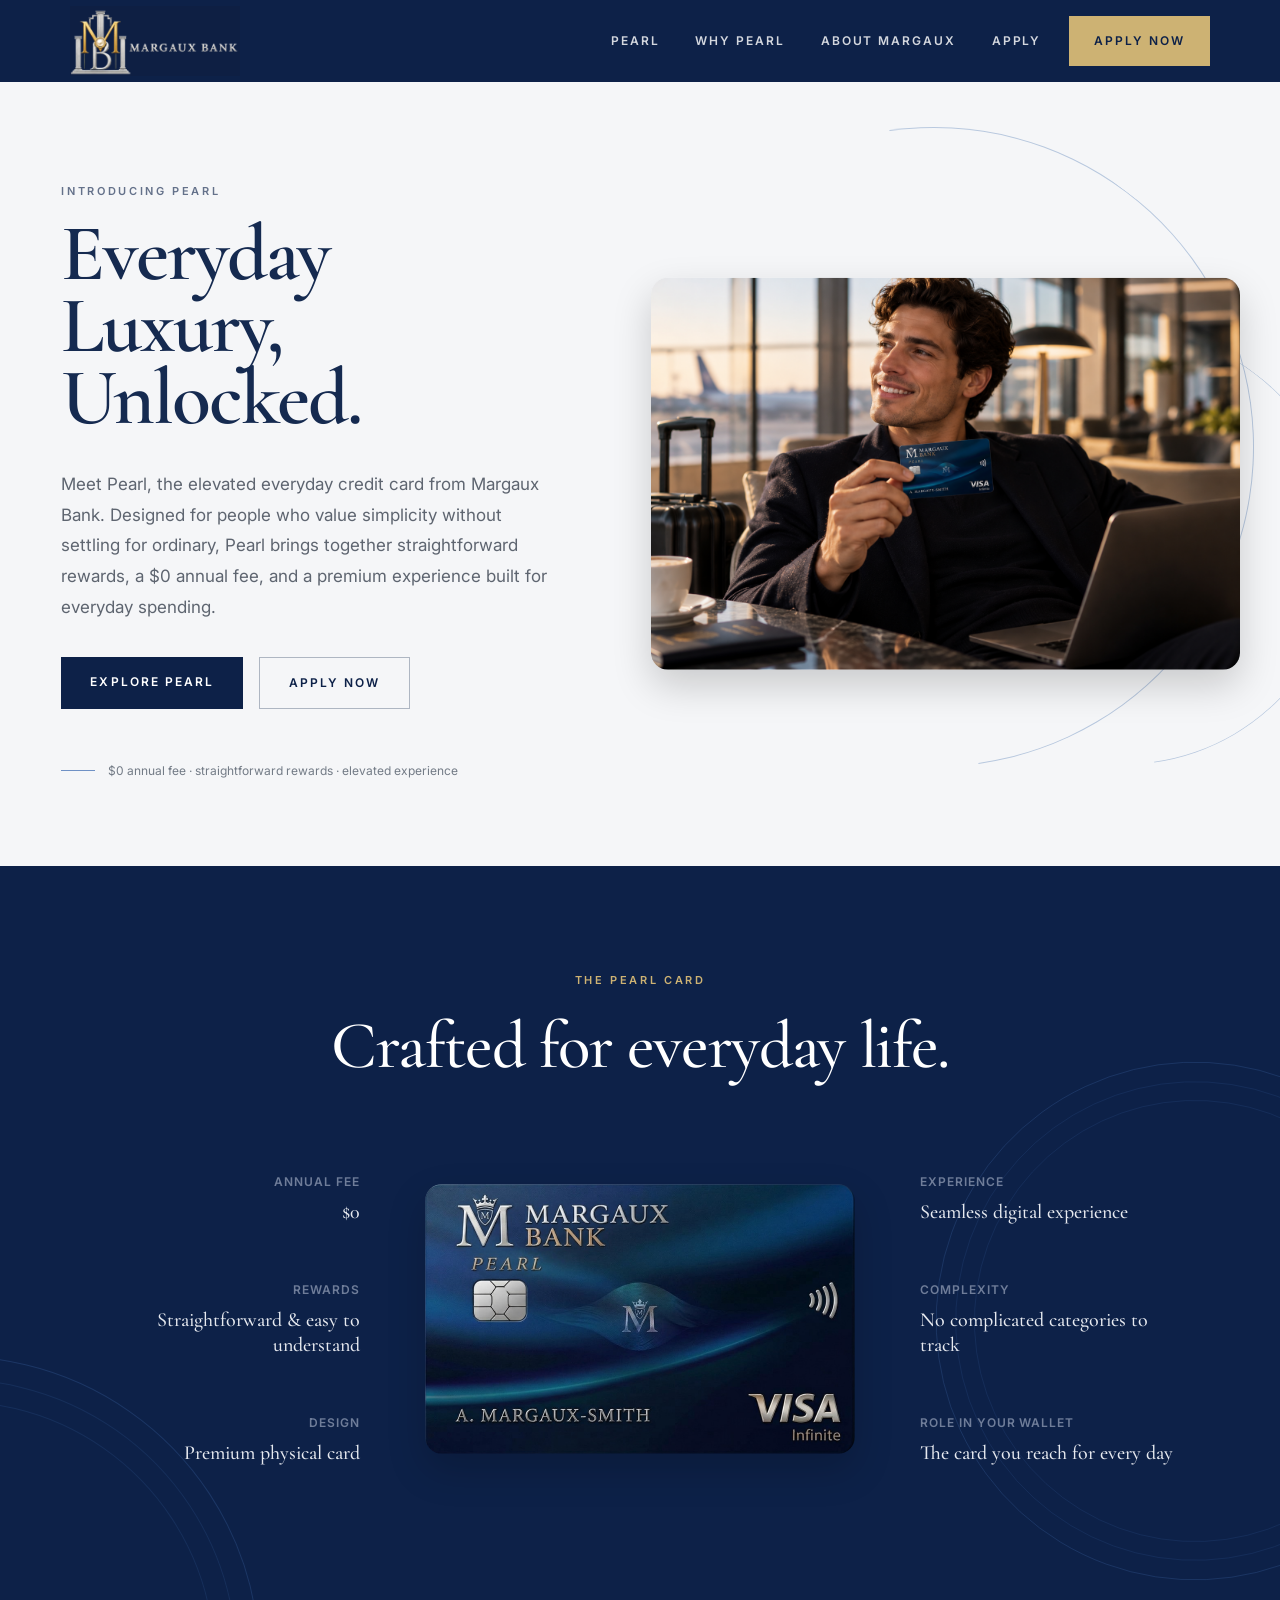
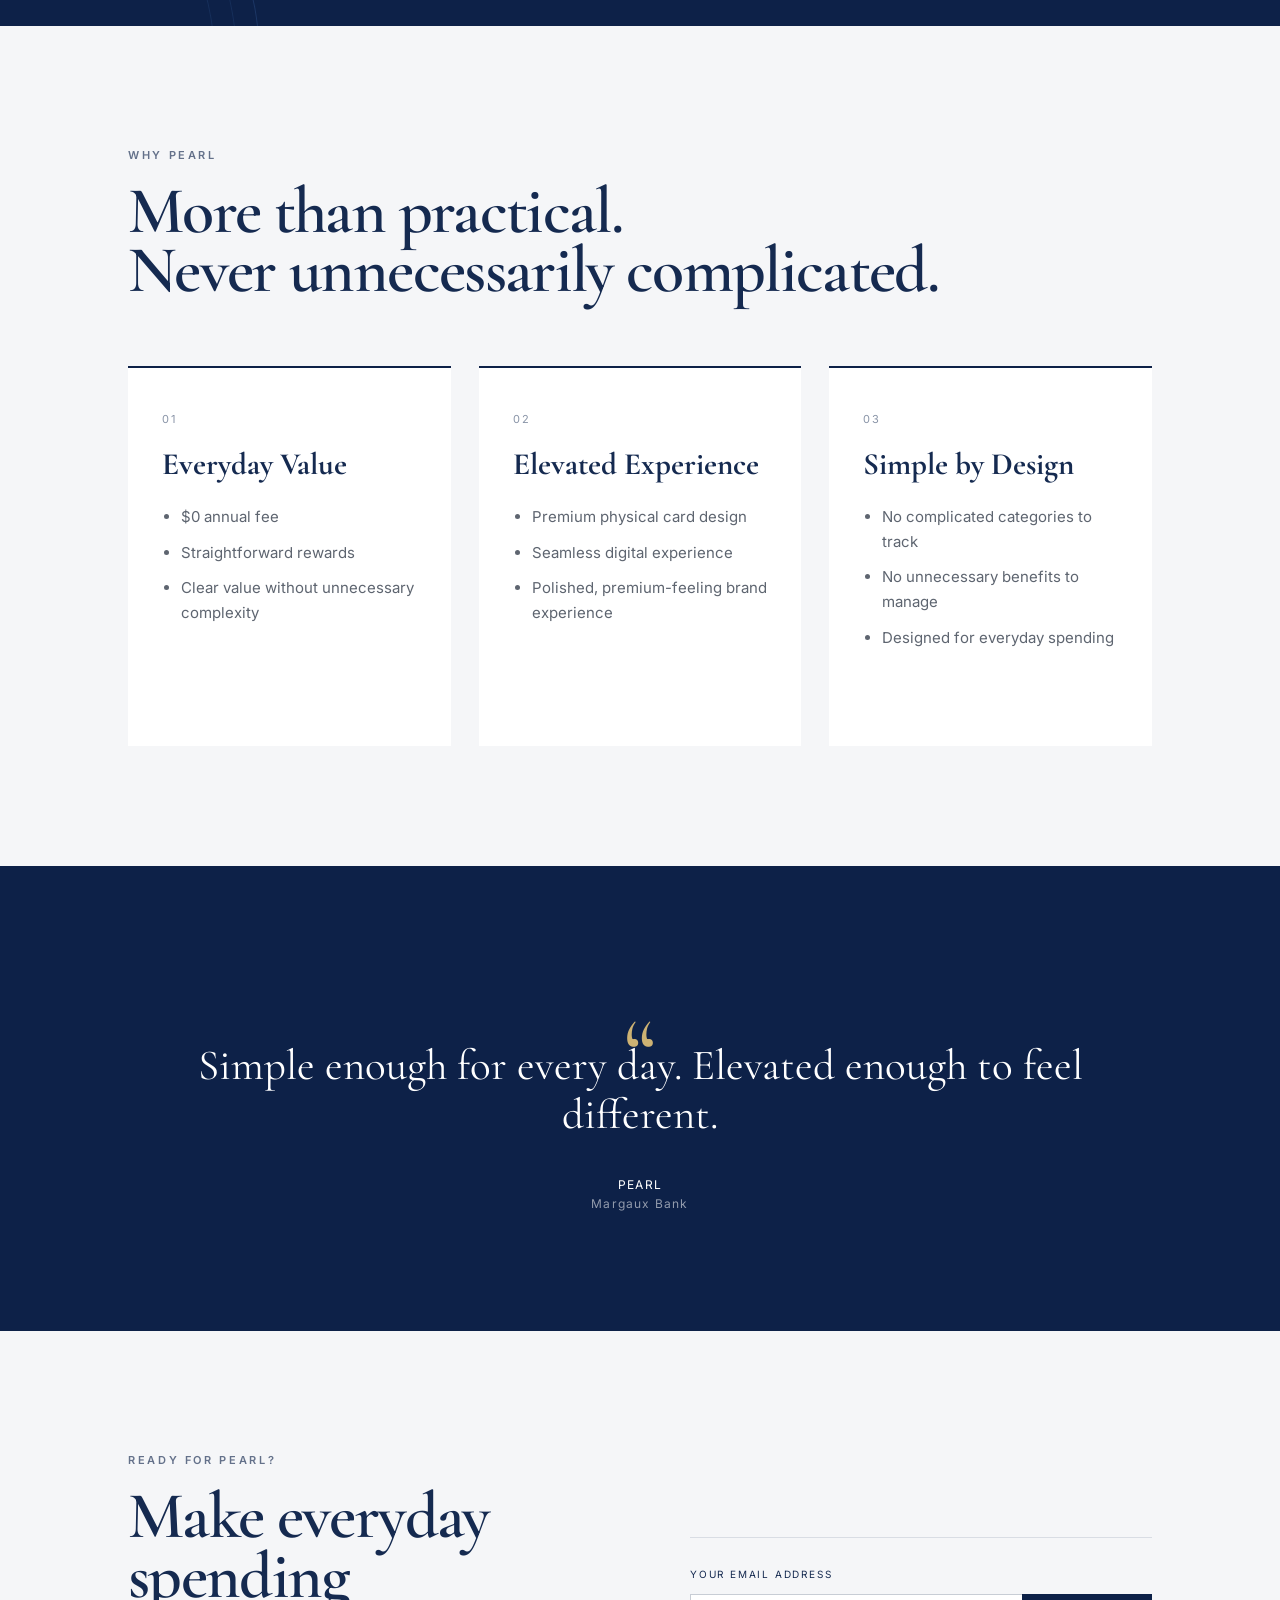
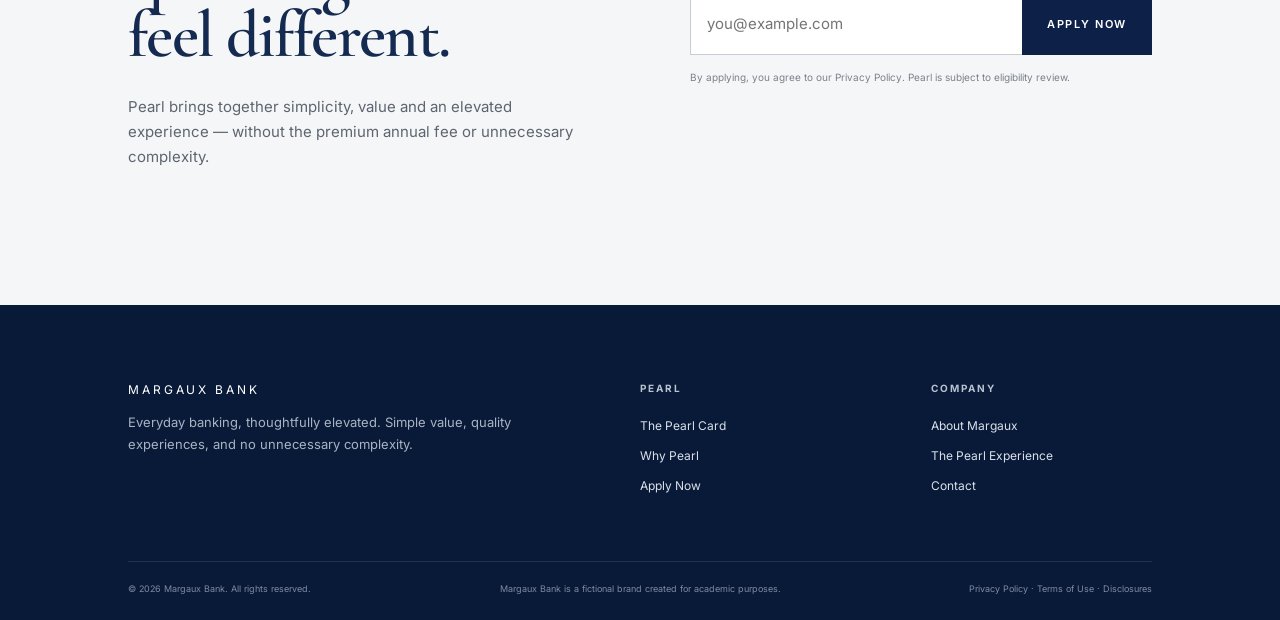
==== commit 44cff0da: "Add lounge, contactless and executive photos to homepage and About - Homepage hero: add luxury trave" ====
--- a/index.html
+++ b/index.html
@@ -37,10 +37,11 @@
         </div>
         <div class="trust"><span></span>$0 annual fee · straightforward rewards · elevated experience</div>
       </div>
-      <div class="hero-art" aria-hidden="true">
-        <div class="wave wave-a"></div>
-        <div class="wave wave-b"></div>
-        <div class="wave wave-c"></div>
+      <div class="hero-art">
+        <div class="wave wave-a" aria-hidden="true"></div>
+        <div class="wave wave-b" aria-hidden="true"></div>
+        <div class="wave wave-c" aria-hidden="true"></div>
+        <img class="hero-photo" src="luxury-travel-lounge.png" alt="Margaux Bank card in a luxury travel lounge">
       </div>
     </section>
 
--- a/style.css
+++ b/style.css
@@ -36,7 +36,12 @@
 .button-outline{border:1px solid #aeb6c2;color:var(--navy)}
 .trust{margin-top:52px;color:#737b86;font-size:12px;display:flex;align-items:center;gap:13px}
 .trust span{width:34px;height:1px;background:#6f91c5}
-.hero-art{position:relative;min-height:615px}
+.hero-art{position:relative;min-height:615px;display:flex;align-items:center;justify-content:center;padding:60px 6% 60px 4%}
+.hero-photo{position:relative;z-index:2;display:block;width:100%;max-width:520px;height:auto;border-radius:17px;box-shadow:0 16px 38px rgba(0,0,0,.18)}
+@media(min-width:901px){
+  .hero-art{padding:0 6% 0 4%}
+  .hero-photo{position:absolute;top:50%;right:6%;transform:translateY(-50%);width:min(922px,46vw);max-width:none;height:auto}
+}
 .wave{position:absolute;width:640px;height:640px;border:1px solid #b9c9df;border-left-color:transparent;border-bottom-color:transparent;border-radius:50%;transform:rotate(37deg)}
 .wave-a{top:45px;left:0}
 .wave-b{top:145px;left:190px;transform:rotate(37deg) scale(.68)}
@@ -108,7 +113,7 @@
 .benefit-grid h3,.process h3{font-family:var(--serif);font-size:31px;line-height:1.05;margin:18px 0 24px}
 ul{padding-left:19px;margin:0;color:var(--text)}
 li{margin:11px 0}
-.process{background:#fff}
+.process{background:#fefefe}
 .process-grid{display:grid;grid-template-columns:repeat(3,1fr);gap:0;border-top:1px solid var(--line)}
 .process-grid article{padding:42px 45px 30px 0;border-right:1px solid var(--line)}
 .process-grid article+article{padding-left:45px}
@@ -203,6 +208,24 @@
   line-height:1.8;
   margin:-25px 0 65px;
 }
+.approach-row{
+  display:grid;
+  grid-template-columns:1fr auto;
+  align-items:center;
+  gap:60px;
+  margin-bottom:65px;
+}
+.approach-row .section-intro{margin-bottom:0}
+.approach-row .about-lead{margin:30px 0 0}
+.approach-photo{
+  display:block;
+  width:min(922px,46vw);
+  height:auto;
+}
+@media(max-width:900px){
+  .approach-row{grid-template-columns:1fr;gap:40px}
+  .approach-photo{width:100%}
+}
 .about-closing{
   margin-top:60px;
   font-family:var(--serif);
